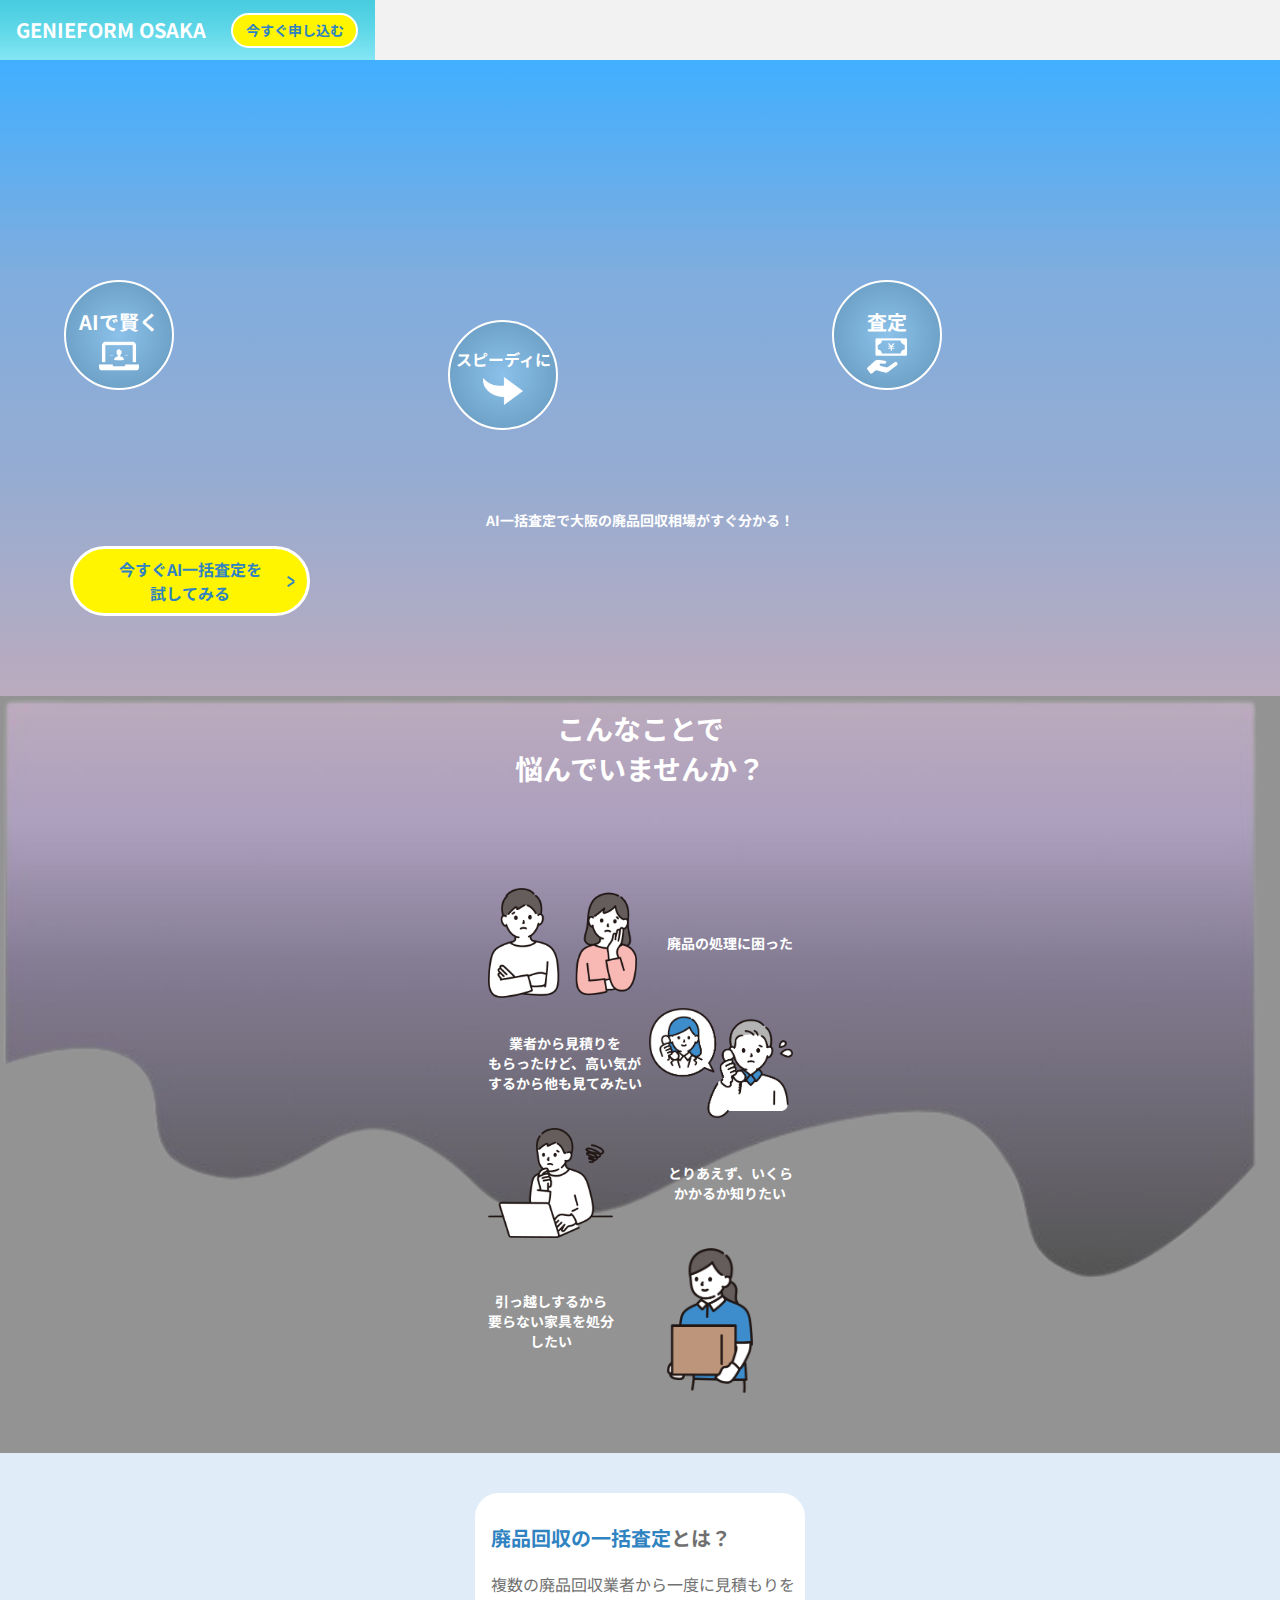
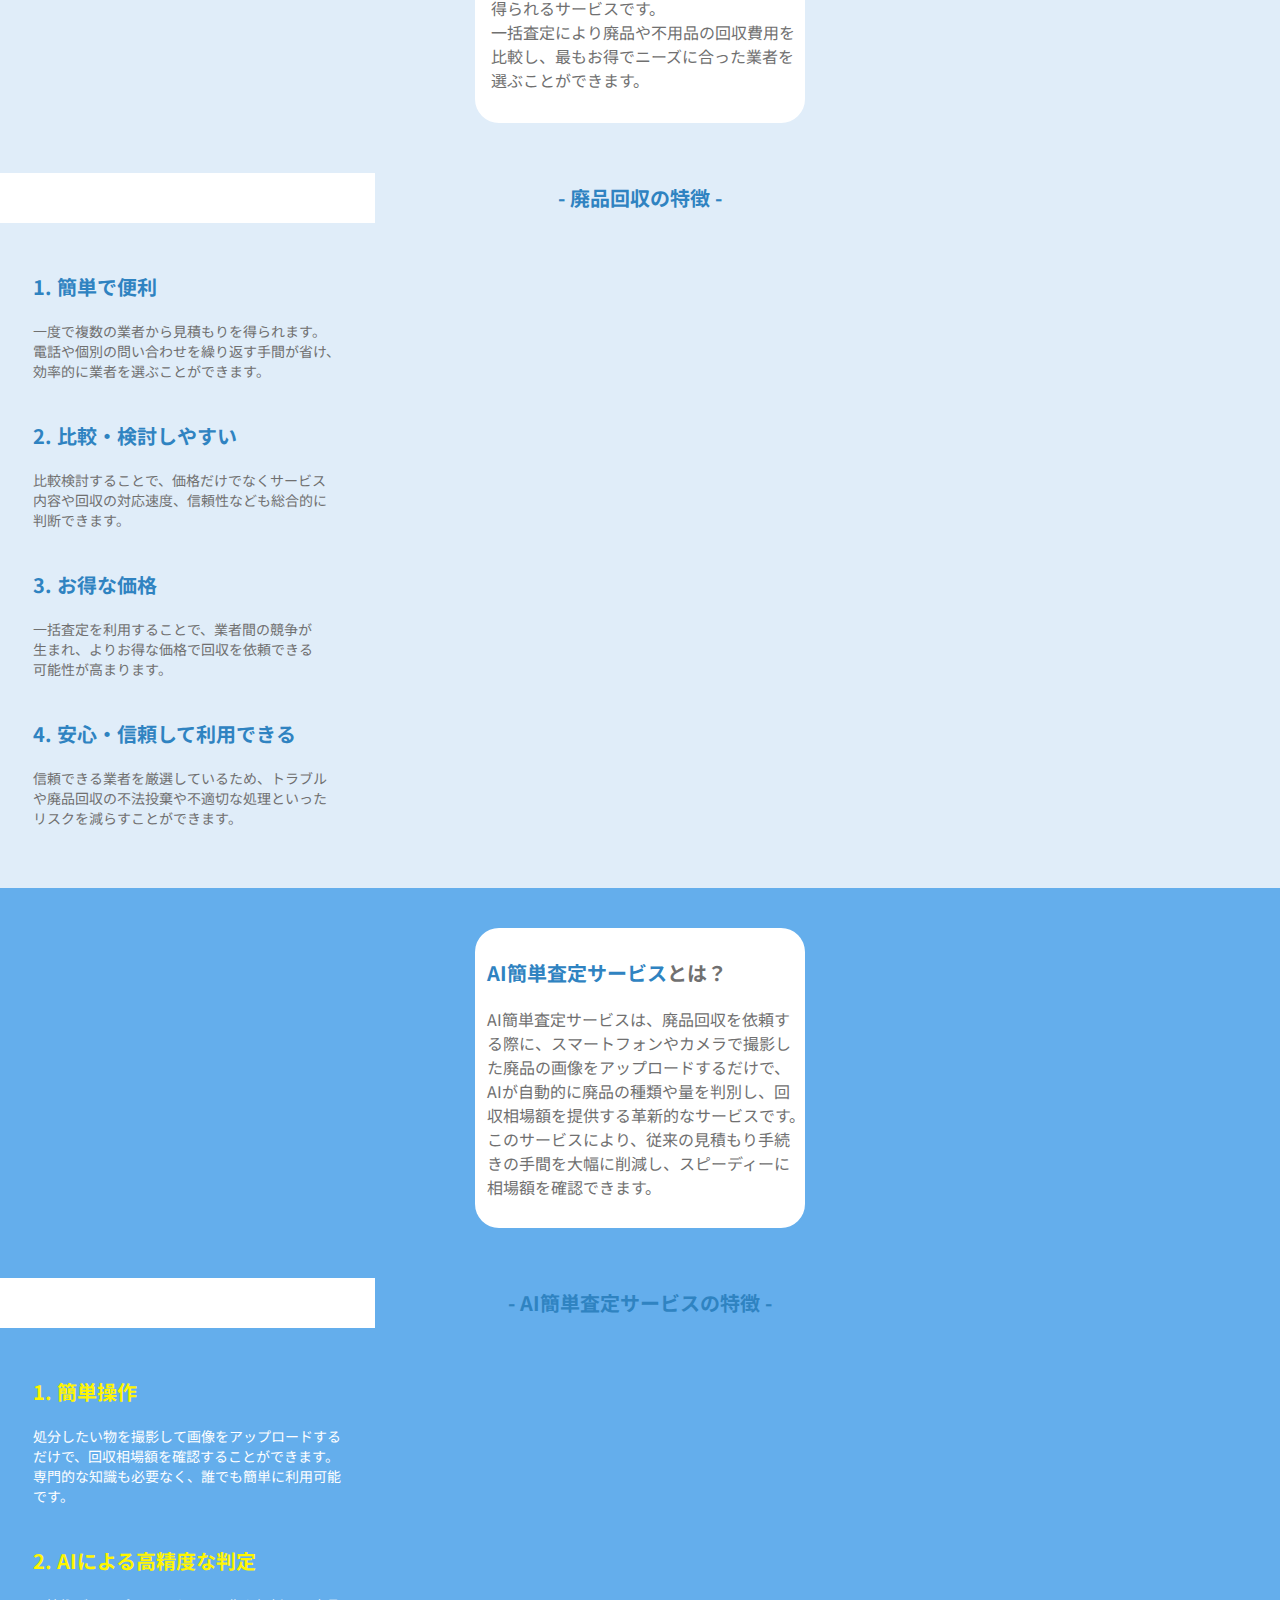
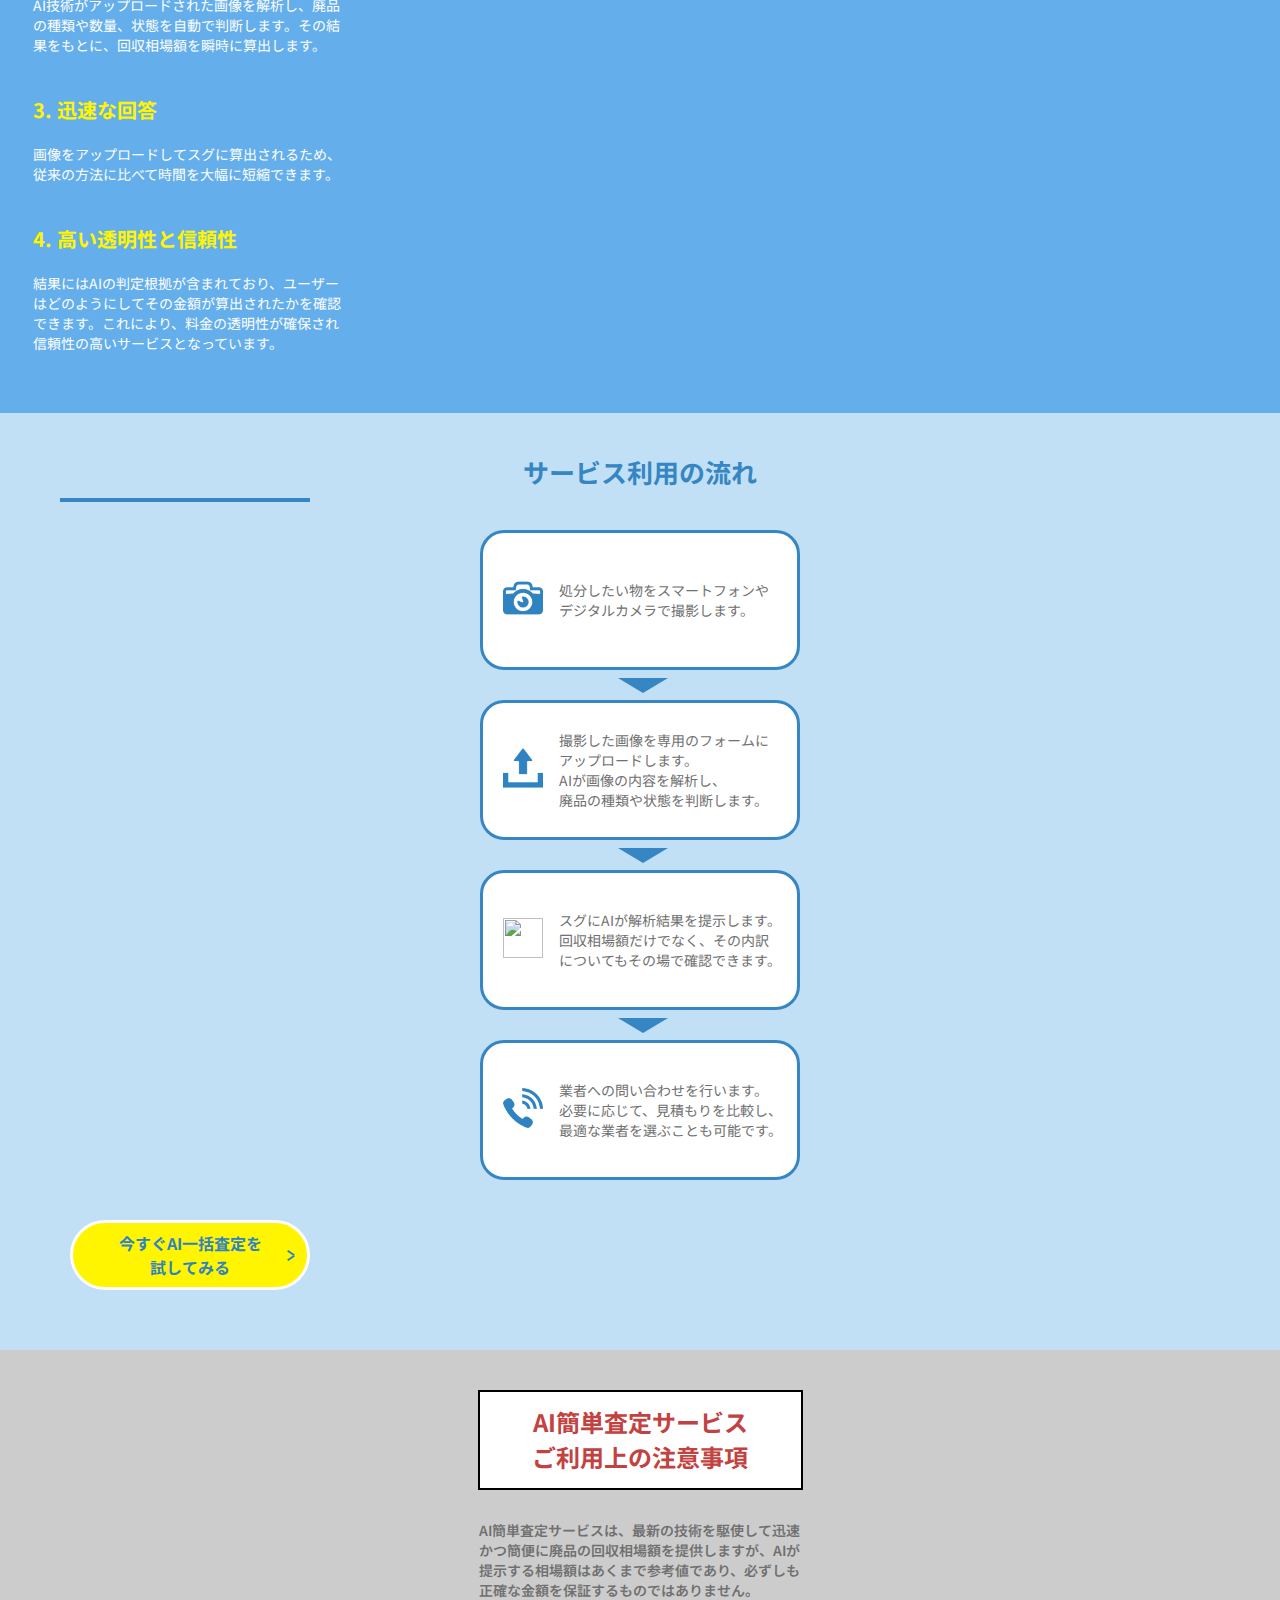
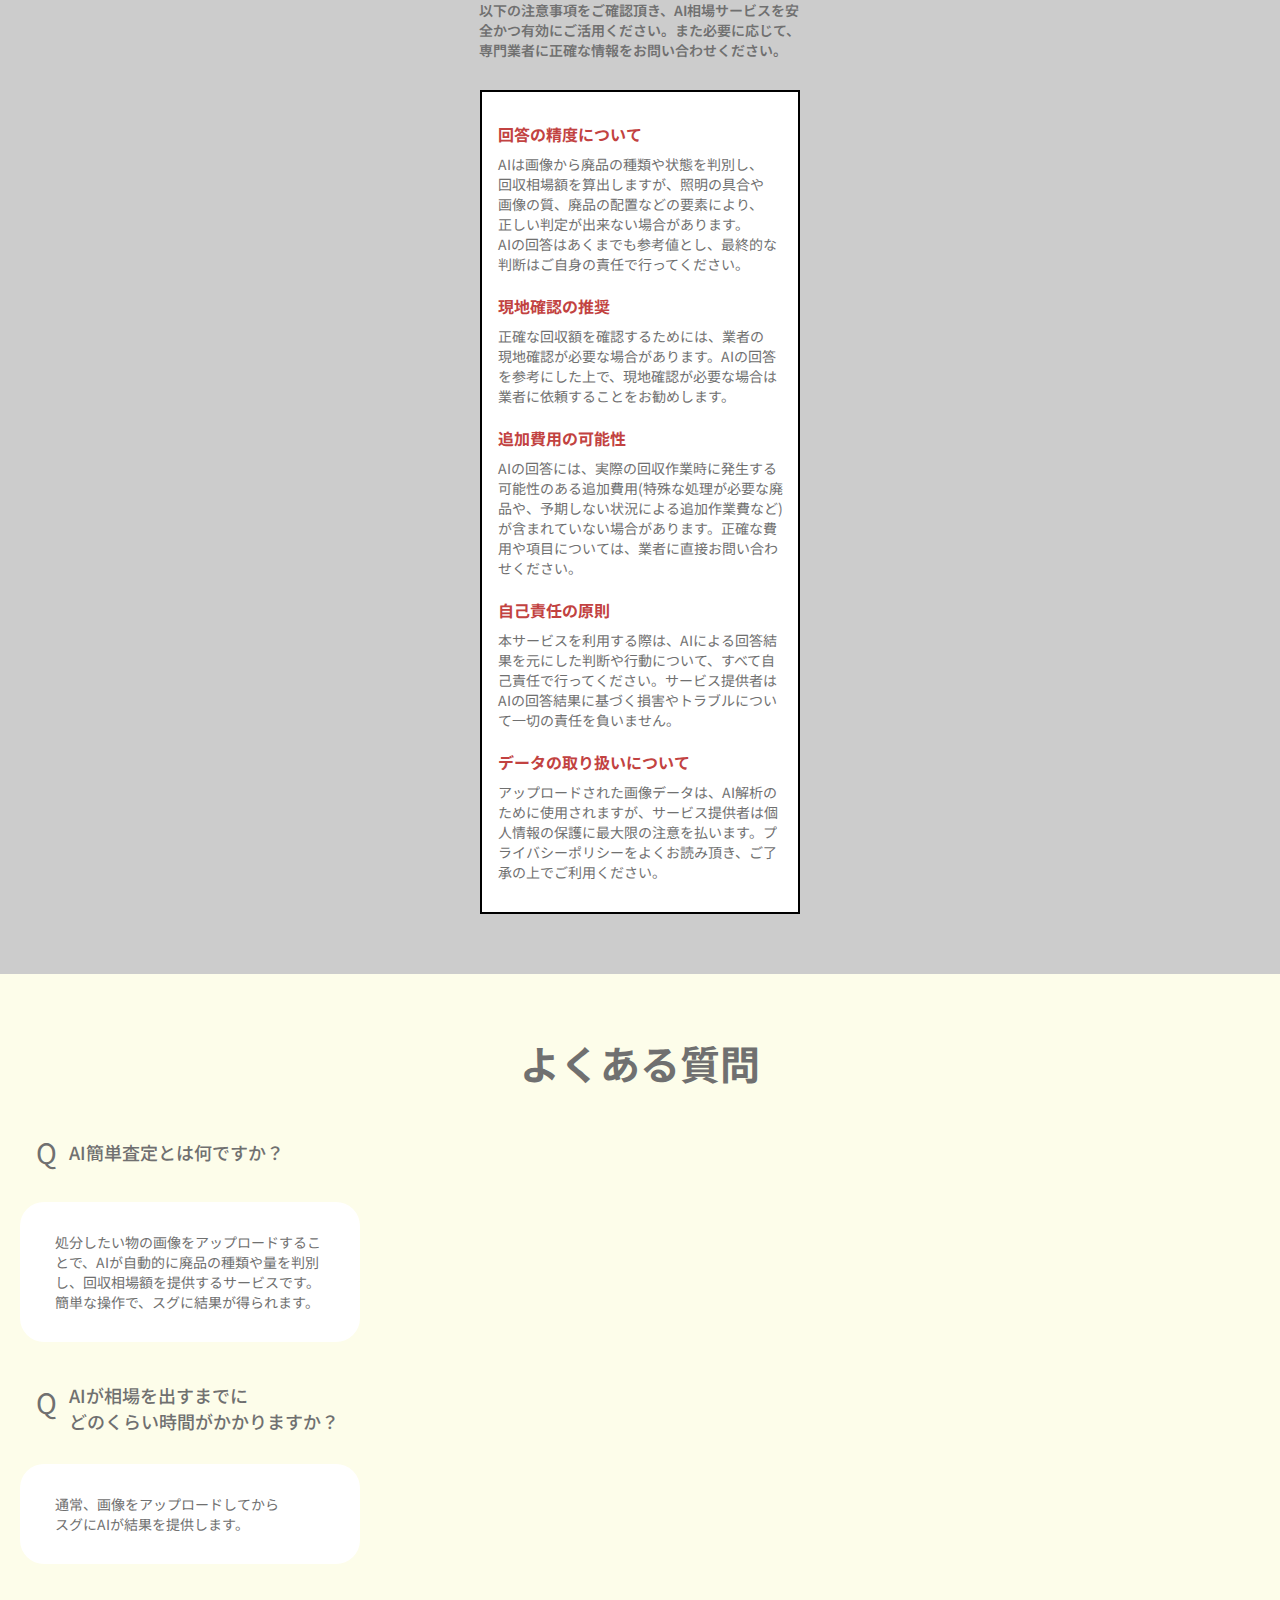
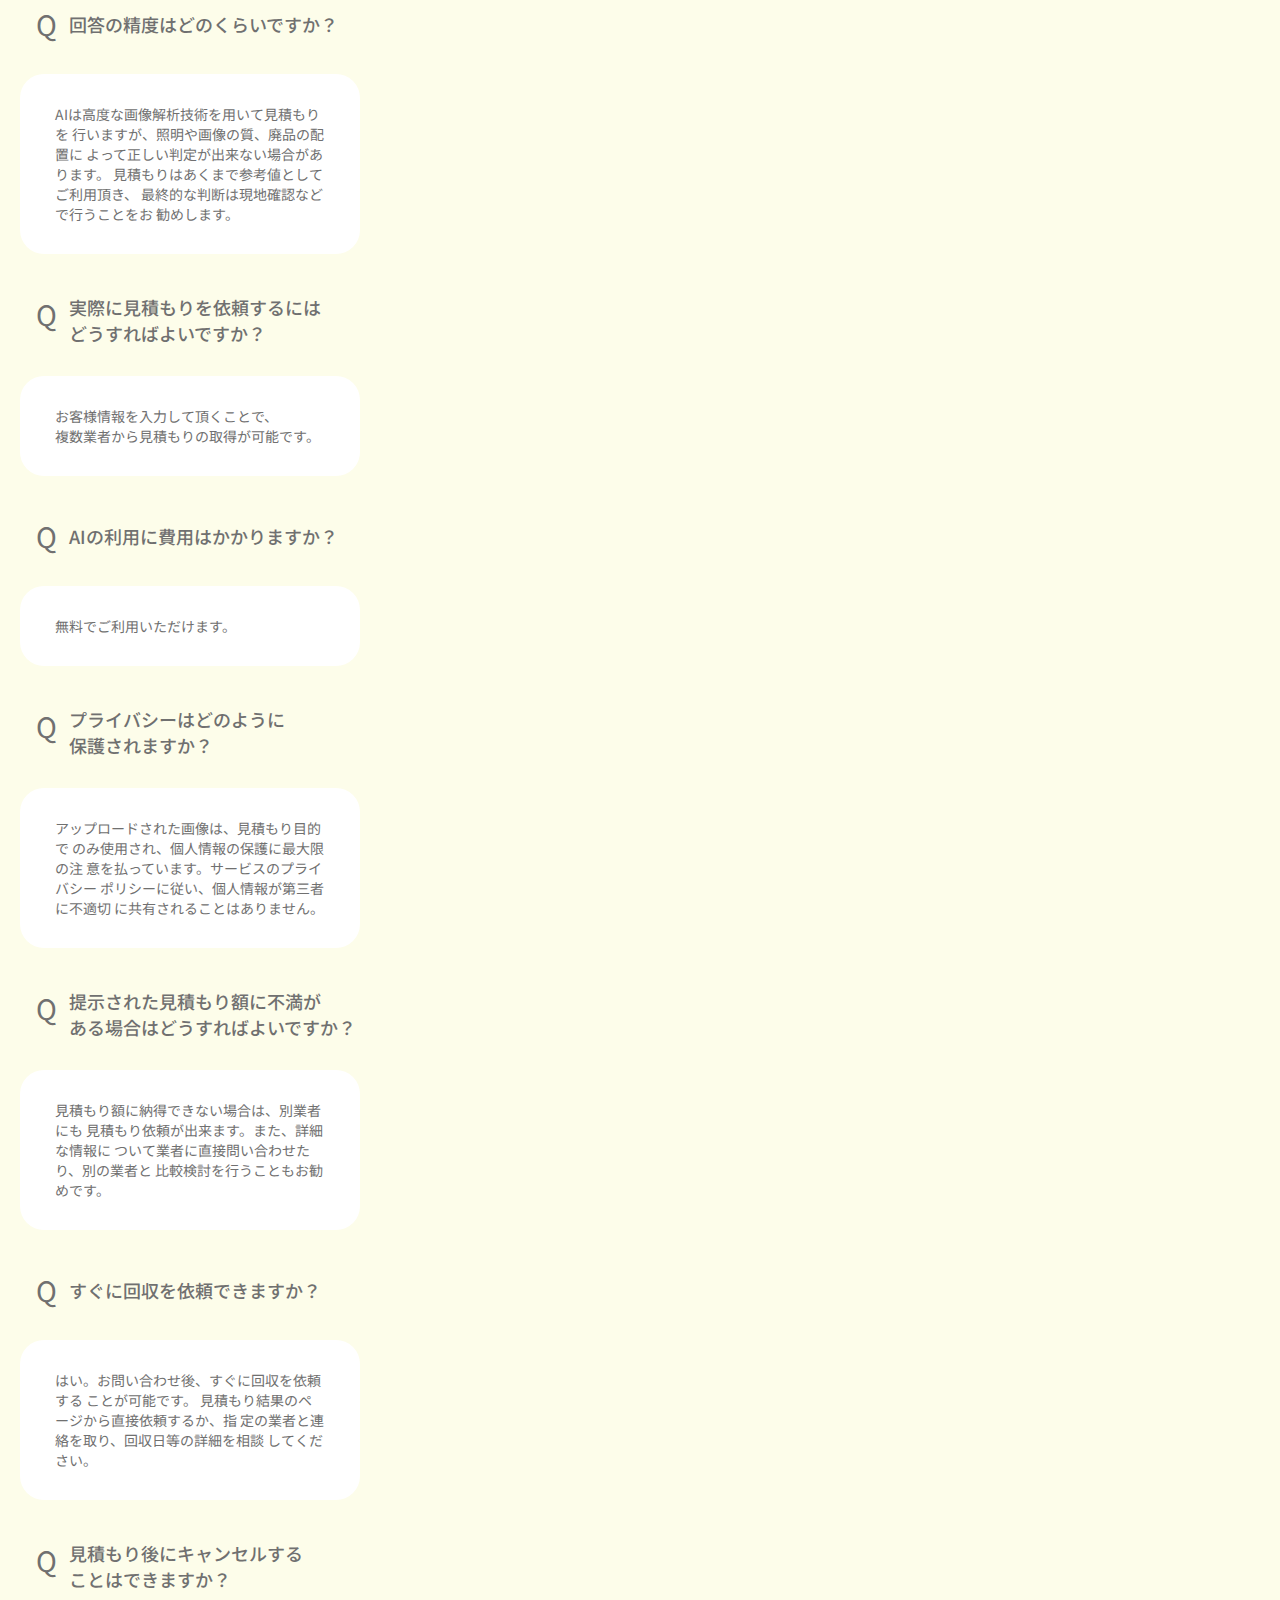
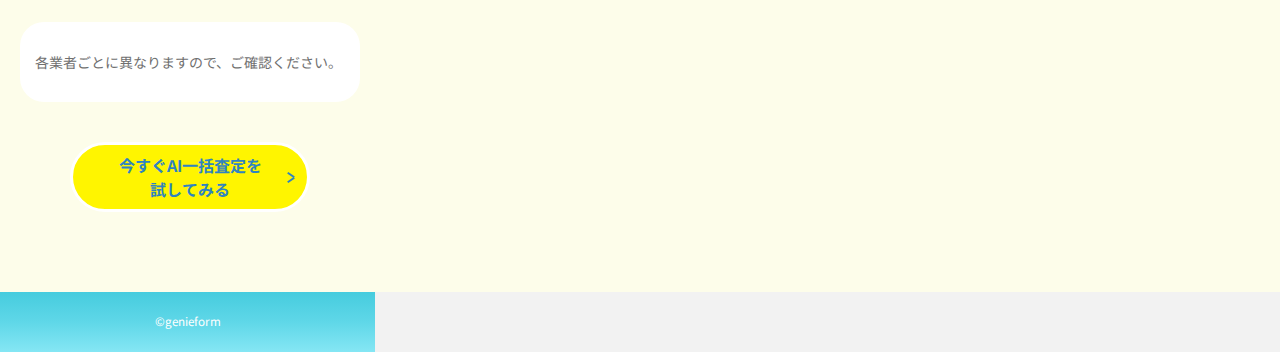
==== src/index.html @ 22276c42 "first commit" ====
<!DOCTYPE html>
<html lang="ja">
  <head>
    <meta charset="utf-8" />
    <meta name="viewport" content="width=device-width,initial-scale=1" />
    <title>genieform</title>
    <meta name="description" content="" />
    <meta name="format-detection" content="telephone=no" />

    <!-- google fonts -->
    <link rel="preconnect" href="https://fonts.googleapis.com" />
    <link rel="preconnect" href="https://fonts.gstatic.com" crossorigin />
    <link
      href="https://fonts.googleapis.com/css2?family=Noto+Sans+JP:wght@400;700&display=swap"
      rel="stylesheet"
    />

    <!-- css -->
    <link rel="stylesheet" href="css/reset.css" />
    <link rel="stylesheet" href="css/style.css" />
  </head>

  <body class="container">
    <header class="header">
      <h2 class="header_title">GENIEFORM OSAKA</h2>
      <button class="header_button">
        <a href="" class="apply_link">
          <div class="header_button-wrapper">
            <p class="header_button-title">今すぐ申し込む</p>
          </div>
        </a>
      </button>
    </header>

    <section class="kv">
      <div class="kv-wrapper">
        <div class="kv_img-wrapper">
          <img src="" alt="" class="kv_img" />
        </div>

        <div class="merit_box">
          <div class="kv_merit kv_merit1">
            <p class="kv_merit-desc">AIで賢く</p>
            <div class="kv_meriticon-wrapper">
              <img
                src="img/PCでのログイン画面のアイコン素材 2.png"
                alt=""
                class="kv_meriticon"
              />
            </div>
          </div>

          <div class="kv_merit kv_merit2">
            <p class="kv_merit-desc kv_merit-desc2">スピーディに</p>
            <div class="kv_meriticon-wrapper">
              <img
                src="img/矢印のアイコン素材 (右向き).png"
                alt=""
                class="kv_meriticon"
              />
            </div>
          </div>

          <div class="kv_merit kv_merit3">
            <p class="kv_merit-desc">査定</p>
            <div class="kv_meriticon-wrapper">
              <img
                src="img/お金の受け取り、支払いの無料アイコン素材.png"
                alt=""
                class="kv_meriticon"
              />
            </div>
          </div>
        </div>

        <p class="kv_desc">AI一括査定で大阪の廃品回収相場がすぐ分かる！</p>
      </div>

      <button class="button">
        <a href="" class="apply_link">
          <div class="button-wrapper">
            <p class="button-title">
              今すぐAI一括査定を<br />
              試してみる
            </p>
          </div>
        </a>
      </button>
    </section>

    <section class="recommend">
      <h2 class="rec_title">
        こんなことで<br />
        悩んでいませんか？
      </h2>

      <div class="rec_box">
        <div class="rec_img-wrapper">
          <img src="img/rec_1.png" alt="" class="rec_img" />
        </div>
        <p class="rec_desc">廃品の処理に困った</p>
      </div>

      <div class="rec_box">
        <p class="rec_desc">
          業者から見積りを<br />
          もらったけど、高い気が<br />
          するから他も見てみたい
        </p>
        <div class="rec_img-wrapper">
          <img src="img/rec_2.png" alt="" class="rec_img" />
        </div>
      </div>

      <div class="rec_box">
        <div class="rec_img-wrapper">
          <img src="img/rec_3.png" alt="" class="rec_img" />
        </div>
        <p class="rec_desc">
          とりあえず、いくら<br />
          かかるか知りたい
        </p>
      </div>

      <div class="rec_box">
        <p class="rec_desc">
          引っ越しするから<br />
          要らない家具を処分<br />
          したい
        </p>
        <div class="rec_img-wrapper rec_img-wrapper4">
          <img src="img/rec_4.png" alt="" class="rec_img4" />
        </div>
      </div>
    </section>

    <section class="haipoint">
      <div class="haipoint_desc-wrapper">
        <h3 class="haipoint_desc-title">
          <span class="haipoint_desc-subtitle">廃品回収の一括査定</span>とは？
        </h3>
        <p class="haipoint_desc">
          複数の廃品回収業者から一度に見積もりを 得られるサービスです。<br />
          一括査定により廃品や不用品の回収費用を
          比較し、最もお得でニーズに合った業者を 選ぶことができます。
        </p>
      </div>

      <h2 class="haipoint-title">- 廃品回収の特徴 -</h2>

      <h3 class="haipoint_point-title">1. 簡単で便利</h3>
      <p class="haipoint_point-desc">
        一度で複数の業者から見積もりを得られます。
        電話や個別の問い合わせを繰り返す手間が省け、
        効率的に業者を選ぶことができます。
      </p>

      <h3 class="haipoint_point-title">2. 比較・検討しやすい</h3>
      <p class="haipoint_point-desc">
        比較検討することで、価格だけでなくサービス
        内容や回収の対応速度、信頼性なども総合的に 判断できます。
      </p>

      <h3 class="haipoint_point-title">3. お得な価格</h3>
      <p class="haipoint_point-desc">
        一括査定を利用することで、業者間の競争が<br />
        生まれ、よりお得な価格で回収を依頼できる<br />
        可能性が高まります。
      </p>

      <h3 class="haipoint_point-title">4. 安心・信頼して利用できる</h3>
      <p class="haipoint_point-desc">
        信頼できる業者を厳選しているため、トラブル
        や廃品回収の不法投棄や不適切な処理といった
        リスクを減らすことができます。
      </p>
    </section>

    <section class="aipoint">
      <div class="aipoint_desc-wrapper">
        <h3 class="aipoint_desc-title">
          <span class="aipoint_desc-subtitle">AI簡単査定サービス</span>とは？
        </h3>
        <p class="aipoint_desc">
          AI簡単査定サービスは、廃品回収を依頼す
          る際に、スマートフォンやカメラで撮影し
          た廃品の画像をアップロードするだけで、
          AIが自動的に廃品の種類や量を判別し、回
          収相場額を提供する革新的なサービスです。
          このサービスにより、従来の見積もり手続
          きの手間を大幅に削減し、スピーディーに 相場額を確認できます。
        </p>
      </div>

      <h2 class="aipoint-title">- AI簡単査定サービスの特徴 -</h2>

      <h3 class="aipoint_point-title">1. 簡単操作</h3>
      <p class="aipoint_point-desc">
        処分したい物を撮影して画像をアップロードする
        だけで、回収相場額を確認することができます。
        専門的な知識も必要なく、誰でも簡単に利用可能 です。
      </p>

      <h3 class="aipoint_point-title">2. AIによる高精度な判定</h3>
      <p class="aipoint_point-desc">
        AI技術がアップロードされた画像を解析し、廃品
        の種類や数量、状態を自動で判断します。その結
        果をもとに、回収相場額を瞬時に算出します。
      </p>

      <h3 class="aipoint_point-title">3. 迅速な回答</h3>
      <p class="aipoint_point-desc">
        画像をアップロードしてスグに算出されるため、
        従来の方法に比べて時間を大幅に短縮できます。
      </p>

      <h3 class="aipoint_point-title">4. 高い透明性と信頼性</h3>
      <p class="aipoint_point-desc">
        結果にはAIの判定根拠が含まれており、ユーザー
        はどのようにしてその金額が算出されたかを確認
        できます。これにより、料金の透明性が確保され
        信頼性の高いサービスとなっています。
      </p>
    </section>

    <section class="flow">
      <h2 class="flow_title">サービス利用の流れ</h2>

      <div class="flow_content">
        <div class="flow_img-wrapper">
          <img
            src="img/カメラの無料アイコン素材 7.png"
            alt=""
            class="flow_img"
          />
        </div>
        <p class="flow_desc">
          処分したい物をスマートフォンや デジタルカメラで撮影します。
        </p>
      </div>

      <div class="flow_content">
        <div class="flow_img-wrapper">
          <img
            src="img/アップロードのアイコン素材.png"
            alt=""
            class="flow_img"
          />
        </div>
        <p class="flow_desc">
          撮影した画像を専用のフォームに アップロードします。<br />
          AIが画像の内容を解析し、<br />
          廃品の種類や状態を判断します。
        </p>
      </div>

      <div class="flow_content">
        <div class="flow_img-wrapper">
          <img
            src="img/PCでのログイン画面のアイコン素材 2のコピー.png"
            alt=""
            class="flow_img"
          />
        </div>
        <p class="flow_desc">
          スグにAIが解析結果を提示します。 回収相場額だけでなく、その内訳
          についてもその場で確認できます。
        </p>
      </div>

      <div class="flow_content flow_content4">
        <div class="flow_img-wrapper">
          <img
            src="img/電話の発信、コールの無料アイコン 1.png"
            alt=""
            class="flow_img"
          />
        </div>
        <p class="flow_desc">
          業者への問い合わせを行います。 必要に応じて、見積もりを比較し、
          最適な業者を選ぶことも可能です。
        </p>
      </div>

      <button class="button">
        <a href="" class="apply_link">
          <div class="button-wrapper">
            <p class="button-title">
              今すぐAI一括査定を<br />
              試してみる
            </p>
          </div>
        </a>
      </button>
    </section>

    <section class="note">
      <h2 class="note_title">
        AI簡単査定サービス<br />
        ご利用上の注意事項
      </h2>
      <p class="note_desc">
        AI簡単査定サービスは、最新の技術を駆使して迅速
        かつ簡便に廃品の回収相場額を提供しますが、AIが
        提示する相場額はあくまで参考値であり、必ずしも
        正確な金額を保証するものではありません。<br />
        以下の注意事項をご確認頂き、AI相場サービスを安
        全かつ有効にご活用ください。また必要に応じて、
        専門業者に正確な情報をお問い合わせください。
      </p>

      <div class="note_point">
        <h3 class="note_point-title">回答の精度について</h3>
        <p class="note_point-desc">
          AIは画像から廃品の種類や状態を判別し、
          回収相場額を算出しますが、照明の具合や
          画像の質、廃品の配置などの要素により、
          正しい判定が出来ない場合があります。<br />
          AIの回答はあくまでも参考値とし、最終的な
          判断はご自身の責任で行ってください。
        </p>

        <h3 class="note_point-title">現地確認の推奨</h3>
        <p class="note_point-desc">
          正確な回収額を確認するためには、業者の
          現地確認が必要な場合があります。AIの回答
          を参考にした上で、現地確認が必要な場合は
          業者に依頼することをお勧めします。
        </p>

        <h3 class="note_point-title">追加費用の可能性</h3>
        <p class="note_point-desc note_point-desc1">
          AIの回答には、実際の回収作業時に発生する
          可能性のある追加費用(特殊な処理が必要な廃
          品や、予期しない状況による追加作業費など)
          が含まれていない場合があります。正確な費
          用や項目については、業者に直接お問い合わ せください。
        </p>

        <h3 class="note_point-title">自己責任の原則</h3>
        <p class="note_point-desc">
          本サービスを利用する際は、AIによる回答結
          果を元にした判断や行動について、すべて自
          己責任で行ってください。サービス提供者は
          AIの回答結果に基づく損害やトラブルについ て一切の責任を負いません。
        </p>

        <h3 class="note_point-title">データの取り扱いについて</h3>
        <p class="note_point-desc">
          アップロードされた画像データは、AI解析の
          ために使用されますが、サービス提供者は個
          人情報の保護に最大限の注意を払います。プ
          ライバシーポリシーをよくお読み頂き、ご了 承の上でご利用ください。
        </p>
      </div>
    </section>

    <section class="faq">
      <h2 class="faq_title">よくある質問</h2>

      <div class="faq-box">
        <div class="faq-q">
          <span class="faq_icon">Q</span>
          <h3 class="faq_sub-title">AI簡単査定とは何ですか？</h3>
        </div>

        <div class="faq_a">
          <p class="faq_a-desc">
            処分したい物の画像をアップロードするこ
            とで、AIが自動的に廃品の種類や量を判別
            し、回収相場額を提供するサービスです。
            簡単な操作で、スグに結果が得られます。
          </p>
        </div>

        <div class="faq-q">
          <span class="faq_icon">Q</span>
          <h3 class="faq_sub-title">
            AIが相場を出すまでに<br />
            どのくらい時間がかかりますか？
          </h3>
        </div>

        <div class="faq_a">
          <p class="faq_a-desc">
            通常、画像をアップロードしてから<br />
            スグにAIが結果を提供します。
          </p>
        </div>

        <div class="faq-q">
          <span class="faq_icon">Q</span>
          <h3 class="faq_sub-title">回答の精度はどのくらいですか？</h3>
        </div>

        <div class="faq_a">
          <p class="faq_a-desc">
            AIは高度な画像解析技術を用いて見積もりを
            行いますが、照明や画像の質、廃品の配置に
            よって正しい判定が出来ない場合があります。
            見積もりはあくまで参考値としてご利用頂き、
            最終的な判断は現地確認などで行うことをお 勧めします。
          </p>
        </div>

        <div class="faq-q">
          <span class="faq_icon">Q</span>
          <h3 class="faq_sub-title">
            実際に見積もりを依頼するには<br />
            どうすればよいですか？
          </h3>
        </div>

        <div class="faq_a">
          <p class="faq_a-desc">
            お客様情報を入力して頂くことで、<br />
            複数業者から見積もりの取得が可能です。
          </p>
        </div>

        <div class="faq-q">
          <span class="faq_icon">Q</span>
          <h3 class="faq_sub-title">AIの利用に費用はかかりますか？</h3>
        </div>

        <div class="faq_a">
          <p class="faq_a-desc">無料でご利用いただけます。</p>
        </div>

        <div class="faq-q">
          <span class="faq_icon">Q</span>
          <h3 class="faq_sub-title">
            プライバシーはどのように<br />
            保護されますか？
          </h3>
        </div>

        <div class="faq_a">
          <p class="faq_a-desc">
            アップロードされた画像は、見積もり目的で
            のみ使用され、個人情報の保護に最大限の注
            意を払っています。サービスのプライバシー
            ポリシーに従い、個人情報が第三者に不適切
            に共有されることはありません。
          </p>
        </div>

        <div class="faq-q">
          <span class="faq_icon">Q</span>
          <h3 class="faq_sub-title">
            提示された見積もり額に不満が<br />
            ある場合はどうすればよいですか？
          </h3>
        </div>

        <div class="faq_a">
          <p class="faq_a-desc">
            見積もり額に納得できない場合は、別業者にも
            見積もり依頼が出来ます。また、詳細な情報に
            ついて業者に直接問い合わせたり、別の業者と
            比較検討を行うこともお勧めです。
          </p>
        </div>

        <div class="faq-q">
          <span class="faq_icon">Q</span>
          <h3 class="faq_sub-title">すぐに回収を依頼できますか？</h3>
        </div>

        <div class="faq_a">
          <p class="faq_a-desc">
            はい。お問い合わせ後、すぐに回収を依頼する ことが可能です。
            見積もり結果のページから直接依頼するか、指
            定の業者と連絡を取り、回収日等の詳細を相談 してください。
          </p>
        </div>

        <div class="faq-q">
          <span class="faq_icon">Q</span>
          <h3 class="faq_sub-title">
            見積もり後にキャンセルする<br />
            ことはできますか？
          </h3>
        </div>

        <div class="faq_a">
          <p class="faq_a-desc faq_a-desc1">
            各業者ごとに異なりますので、ご確認ください。
          </p>
        </div>
      </div>

      <button class="button">
        <a href="" class="apply_link">
          <div class="button-wrapper">
            <p class="button-title">
              今すぐAI一括査定を<br />
              試してみる
            </p>
          </div>
        </a>
      </button>
    </section>

    <section class="footer">
      <small class="footer-copyright">&copy;genieform</small>
    </section>
  </body>
</html>
---- src/css/style.css ----
@charset "UTF-8";

:root {
  /* z-index管理用の変数 */
  --z-index-back: -1;
  --z-index-default: 1;
  --z-index-page-top: 50;
  --z-index-header: 100;
  --z-index-menu: 150;
}

/*----- body -----*/
body {
  color: #707070;
  background: #f2f2f2;
  font-family: "Noto Sans JP", sans-serif;
  font-size: 14px;
  overflow: hidden;
}

/*----- header -----*/
.header {
  width: 375px;
  height: 60px;
  background: linear-gradient(
    rgb(70, 204, 222),
    rgb(95, 215, 232),
    rgb(133, 230, 244)
  );
  display: flex;
  gap: 25px;
  position: sticky;
  top: 0;
  z-index: var(--z-index-menu);
}

.header_title {
  font-size: 20px;
  font-weight: bold;
  color: #fff;
  padding-left: 16px;
  padding-top: 15px;
}

.header_button-wrapper {
  width: 127px;
  height: 35px;
  background: #fff500;
  border: 2px solid #fff;
  border-radius: 50px;
  box-shadow: 5px, 5px, 2px, rgb(0, 0, 0);
}

.header_button-title {
  font-weight: bold;
  color: #2f83c1;
  padding-top: 5px;
}

/*----- footer -----*/
.footer {
  width: 375px;
  height: 60px;
  background: linear-gradient(
    rgb(70, 204, 222),
    rgb(95, 215, 232),
    rgb(133, 230, 244)
  );
}

.footer-copyright {
  color: #fff;
  display: flex;
  justify-content: center;
  padding-top: 20px;
}

/*----- kv -----*/
.kv {
  padding: 50px 0 80px;
  background: linear-gradient(
    rgb(65, 175, 255),
    rgb(127, 173, 222),
    rgb(151, 172, 209),
    rgb(187, 171, 190)
  );
}

.merit_box {
  position: relative;
}

.kv_merit1 {
  position: absolute;
  top: 150px;
  left: 5%;
}

.kv_merit2 {
  position: absolute;
  top: 190px;
  left: 35%;
}

.kv_merit3 {
  position: absolute;
  top: 150px;
  left: 65%;
}

.kv_merit {
  width: 110px;
  height: 110px;
  border-radius: 50%;
  background: radial-gradient(#8bc1ea, #6496ba);
  border: 2px solid #fff;
}

.kv_merit-desc {
  font-weight: bold;
  font-size: 20px;
  color: #fff;
  text-align: center;
  padding-top: 25px;
}

.kv_merit-desc2 {
  font-size: 16px;
}

.kv_meriticon-wrapper {
  display: flex;
  justify-content: center;
}

.kv_meriticon {
  width: 40px;
}

.kv_desc {
  color: #fff;
  font-weight: bold;
  text-align: center;
  padding-top: 380px;
  padding-bottom: 16px;
}

/*----- button -----*/
.button {
  padding-left: 70px;
}

.button-wrapper {
  width: 240px;
  height: 70px;
  background: #fff500;
  border-radius: 36px;
  border: 3px solid #fff;
  position: relative;
}

.button-wrapper::before {
  content: "";
  position: absolute;
  top: 45%;
  right: 5%;
  border: 1px solid #2f83c1;
  width: 8px;
  rotate: 35deg;
}

.button-wrapper::after {
  content: "";
  position: absolute;
  top: 53%;
  right: 5%;
  border: 1px solid #2f83c1;
  width: 8px;
  rotate: -35deg;
}

.button-title {
  font-size: 16px;
  font-weight: bold;
  color: #2f83c1;
  padding-top: 8px;
}

/*----- recommend -----*/
.recommend {
  padding-bottom: 60px;
  background: #939393;
  background-image: url(../img/rec_title_bg.png);
  background-size: 100% auto;
  background-repeat: no-repeat;
}

.rec_title {
  font-size: 28px;
  font-weight: bold;
  text-align: center;
  color: #fff;
  padding-top: 12px;
  margin-bottom: 100px;
}

.rec_box {
  width: 305px;
  display: flex;
  justify-content: space-between;
  margin: 0 auto;
}

.rec_box:not(:first-of-type) {
  padding-top: 10px;
}

.rec_img {
  height: 110px;
}

.rec_desc {
  font-weight: bold;
  color: #fff;
  display: flex;
  align-items: center;
  text-align: center;
}

.rec_img-wrapper4 {
  margin-right: 40px;
}

.rec_img4 {
  height: 145px;
}

/*----- haipoint -----*/
.haipoint {
  padding: 40px 0 60px;
  background: #e0edf9;
}

.haipoint_desc-wrapper {
  width: 330px;
  height: 230px;
  background: #fff;
  border-radius: 24px;
  box-shadow: 3px, 3px, 2px, rgb(0, 0, 0);
  padding: 30px 0 30px 16px;
  margin: 0 auto;
}

.haipoint_desc-title {
  font-weight: bold;
  font-size: 20px;
  padding-bottom: 20px;
}

.haipoint_desc-subtitle {
  color: #2f83c1;
}

.haipoint_desc {
  width: 320px;
  font-size: 16px;
}

.haipoint-title {
  font-size: 20px;
  font-weight: bold;
  color: #2f83c1;
  text-align: center;
  padding: 60px 0;
  position: relative;
  z-index: var(--z-index-header);
}

.haipoint-title::after {
  content: "";
  position: absolute;
  background: #fff;
  width: 375px;
  height: 50px;
  left: 0;
  top: 50px;
  z-index: var(--z-index-back);
}

.haipoint_point-title {
  font-size: 20px;
  font-weight: bold;
  color: #2f83c1;
  padding-left: 33px;
}

.haipoint_point-title:not(:first-of-type) {
  padding-top: 40px;
}

.haipoint_point-desc {
  width: 308px;
  padding-top: 20px;
  margin-left: 33px;
}

/*----- aipoint -----*/
.aipoint {
  padding: 40px 0 60px;
  background: #64aeec;
}

.aipoint_desc-wrapper {
  width: 330px;
  height: 300px;
  background: #fff;
  border-radius: 24px;
  box-shadow: 3px, 3px, 2px, rgb(0, 0, 0);
  padding: 30px 0 30px 12px;
  margin: 0 auto;
}

.aipoint_desc-title {
  font-weight: bold;
  font-size: 20px;
  padding-bottom: 20px;
}

.aipoint_desc-subtitle {
  color: #2f83c1;
}

.aipoint_desc {
  width: 320px;
  font-size: 16px;
}

.aipoint-title {
  font-size: 20px;
  font-weight: bold;
  color: #2f83c1;
  text-align: center;
  padding: 60px 0;
  position: relative;
  z-index: var(--z-index-header);
}

.aipoint-title::after {
  content: "";
  position: absolute;
  background: #fff;
  width: 375px;
  height: 50px;
  left: 0;
  top: 50px;
  z-index: var(--z-index-back);
}

.aipoint_point-title {
  font-size: 20px;
  font-weight: bold;
  color: #fff500;
  padding-left: 33px;
}

.aipoint_point-title:not(:first-of-type) {
  padding-top: 40px;
}

.aipoint_point-desc {
  color: #fff;
  width: 308px;
  padding-top: 20px;
  margin-left: 33px;
}

/*----- flow -----*/
.flow {
  padding: 40px 0 60px;
  background: #c2e0f5;
}

.flow_title {
  font-size: 26px;
  font-weight: bold;
  text-align: center;
  position: relative;
  color: #3586c3;
  padding-bottom: 40px;
}

.flow_title::after {
  content: "";
  position: absolute;
  border: 2px solid #3586c3;
  width: 250px;
  left: 60px;
  top: 45px;
}

.flow_content {
  display: flex;
  gap: 16px;
  width: 320px;
  height: 140px;
  background: #fff;
  border-radius: 24px;
  border: 3px solid #3586c3;
  margin: 0 auto;
  position: relative;
}

.flow_content:not(:first-of-type) {
  margin-top: 30px;
}

.flow_content:not(:first-of-type)::after {
  content: "";
  position: absolute;
  top: -19%;
  left: 43%;
  border: 25px solid transparent;
  border-top: 15px solid #3586c3;
}

.flow_img-wrapper {
  padding-top: 45px;
  padding-left: 20px;
}

.flow_img {
  width: 40px;
  height: 40px;
}

.flow_desc {
  width: 225px;
  display: flex;
  align-items: center;
}

.flow_content4 {
  margin-bottom: 40px;
}

/*----- note -----*/
.note {
  padding: 40px 0 60px;
  background: #cccccc;
}

.note_title {
  font-size: 24px;
  font-weight: bold;
  color: #c24241;
  text-align: center;
  width: 325px;
  height: 100px;
  background: #fff;
  border: 2px solid #000000;
  padding-top: 12px;
  margin: 0 auto;
}

.note_desc {
  font-weight: 600;
  width: 322px;
  margin: 30px auto;
}

.note_point {
  width: 320px;
  background: #fff;
  border: 2px solid #000000;
  margin: 0 auto;
  padding: 30px 0;
  padding-left: 16px;
}

.note_point-title {
  font-size: 16px;
  font-weight: bold;
  color: #c24241;
}

.note_point-title:not(:first-of-type) {
  padding-top: 20px;
}

.note_point-desc {
  padding-top: 8px;
  width: 280px;
}

.note_point-desc1 {
  width: 285px;
}

/*----- faq -----*/
.faq {
  padding: 60px 0 80px;
  background: #fdfdea;
}

.faq_title {
  font-size: 40px;
  font-weight: bold;
  text-align: center;
  padding-bottom: 40px;
}

.faq-box {
  margin-left: 20px;
}

.faq-q {
  display: flex;
  gap: 12px;
}

.faq_icon {
  font-size: 28px;
  font-weight: normal;
  margin-left: 16px;
}

.faq_sub-title {
  font-size: 18px;
  font-weight: 500;
  display: flex;
  align-items: center;
}

.faq_a {
  width: 340px;
  background: #fff;
  border-radius: 24px;
  margin-top: 30px;
  margin-bottom: 40px;
  padding: 30px 0;
}

.faq_a-desc {
  width: 270px;
  margin-inline: auto;
}

.faq_a-desc1 {
  width: 310px;
}
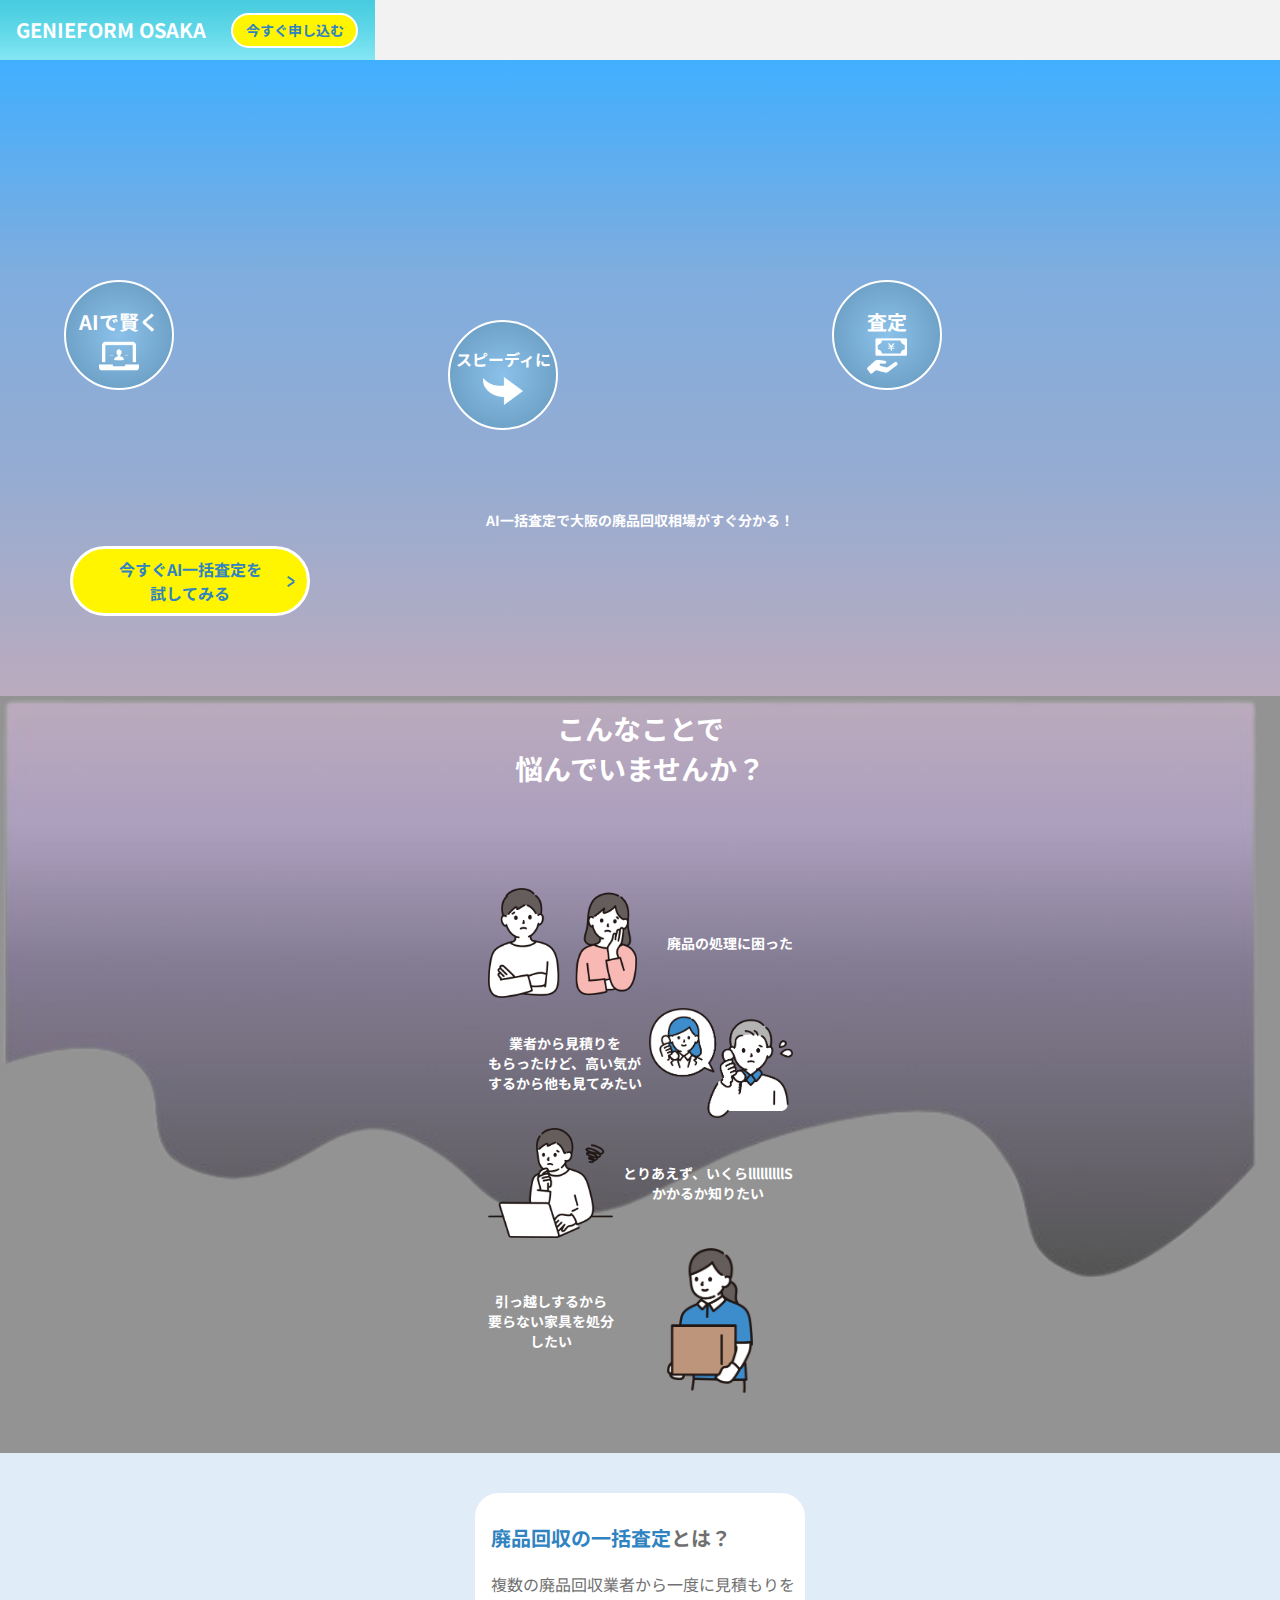
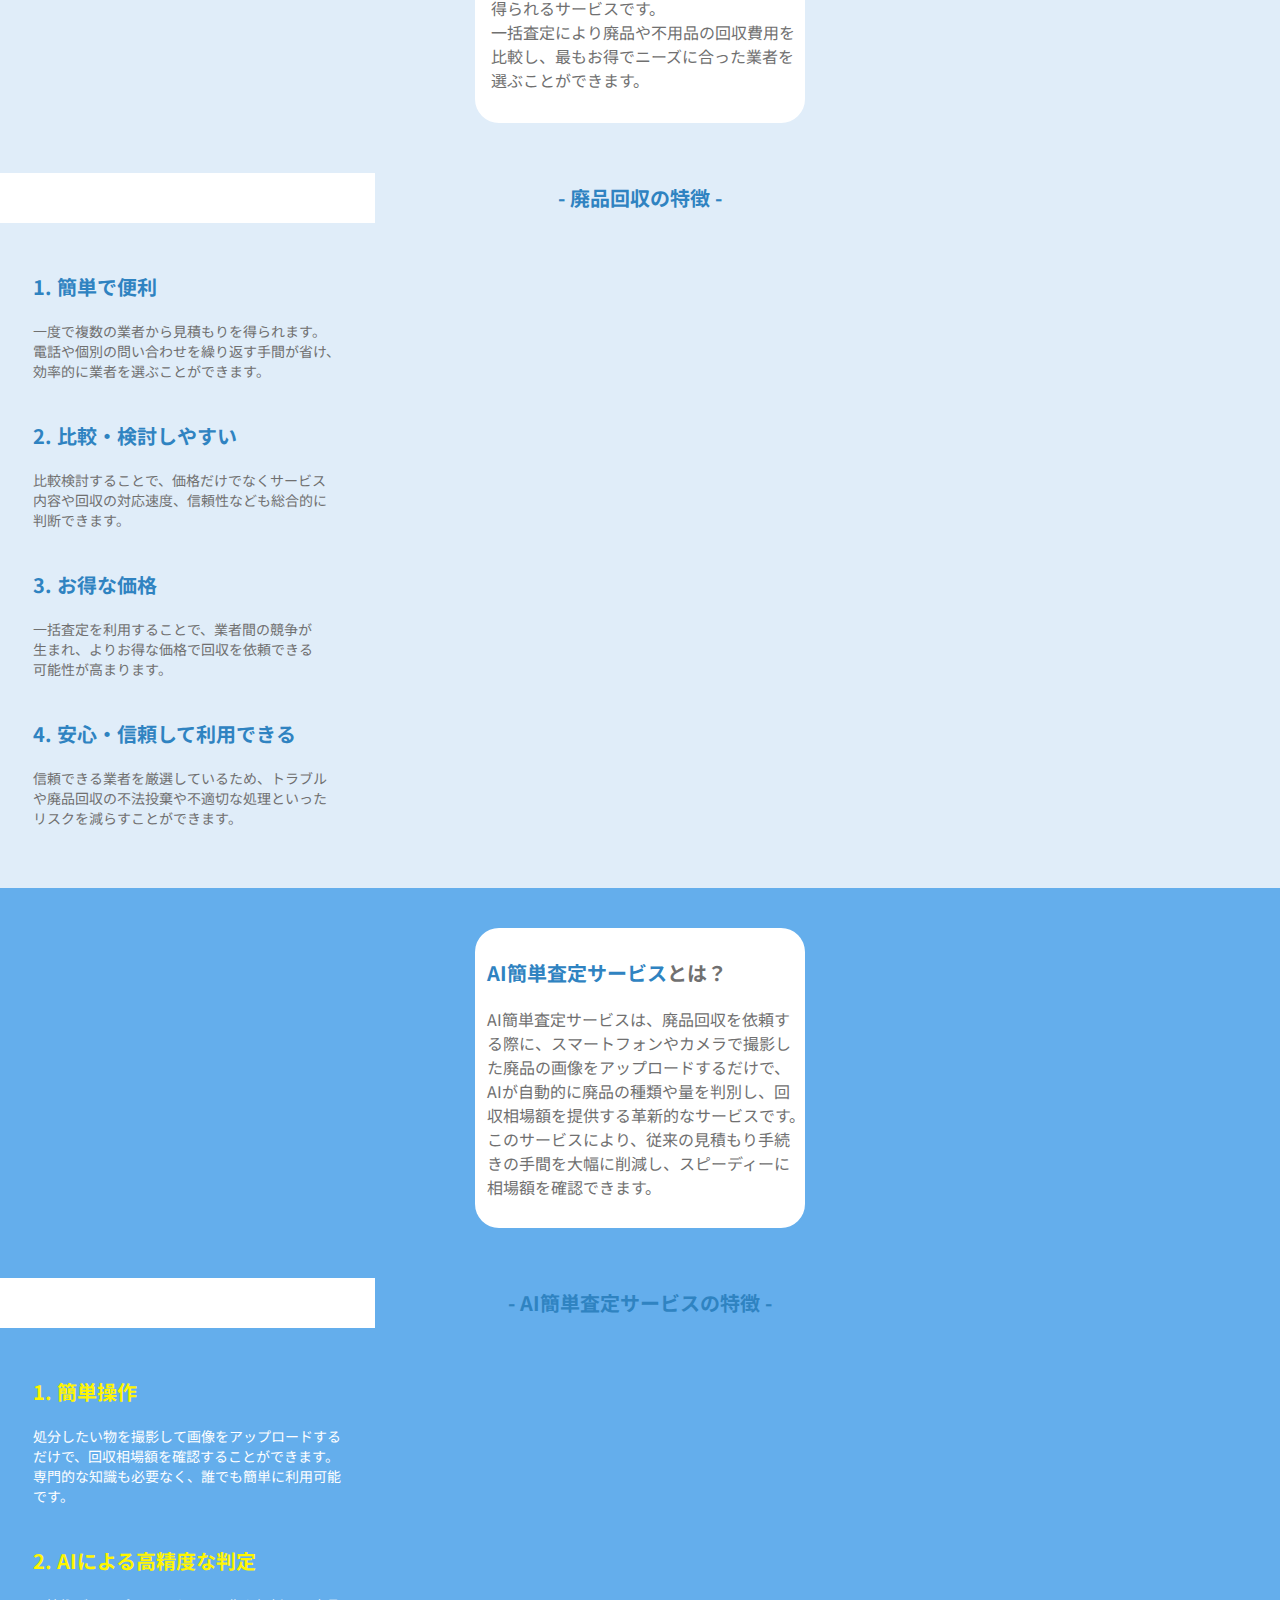
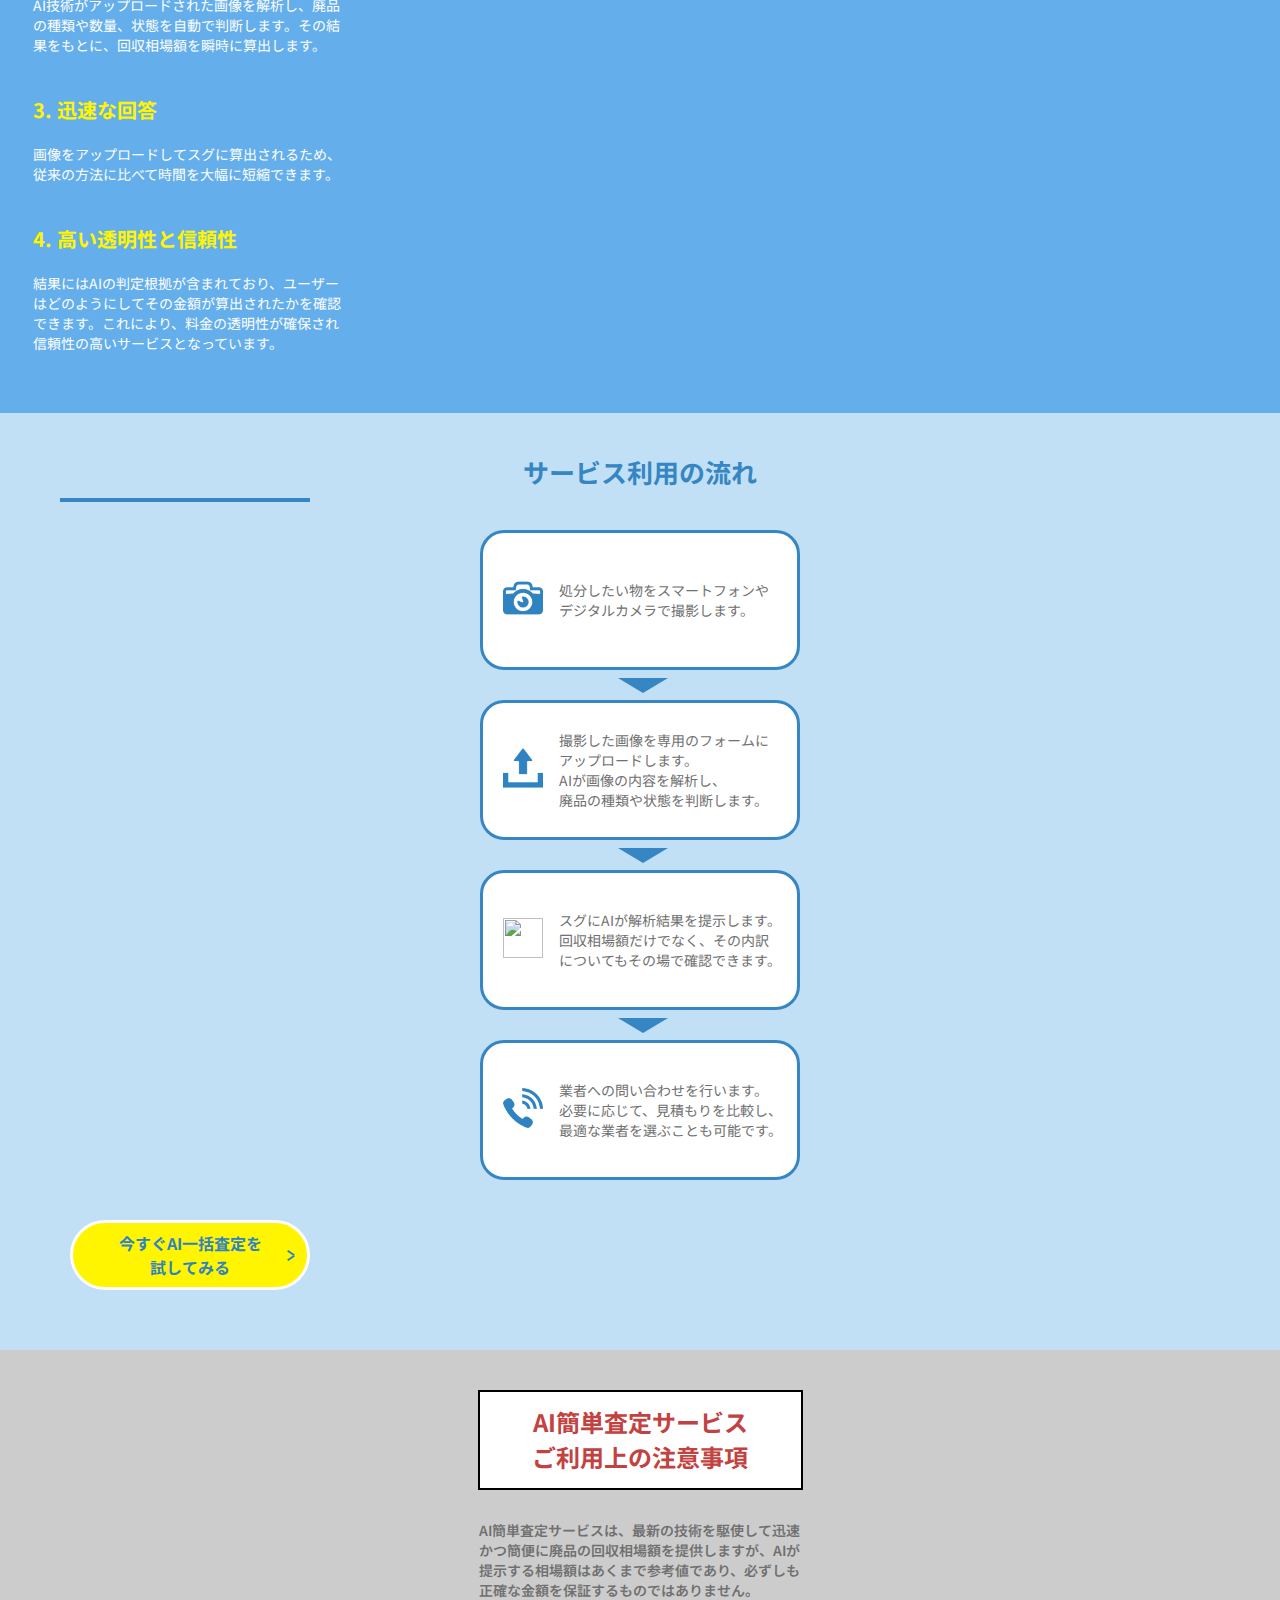
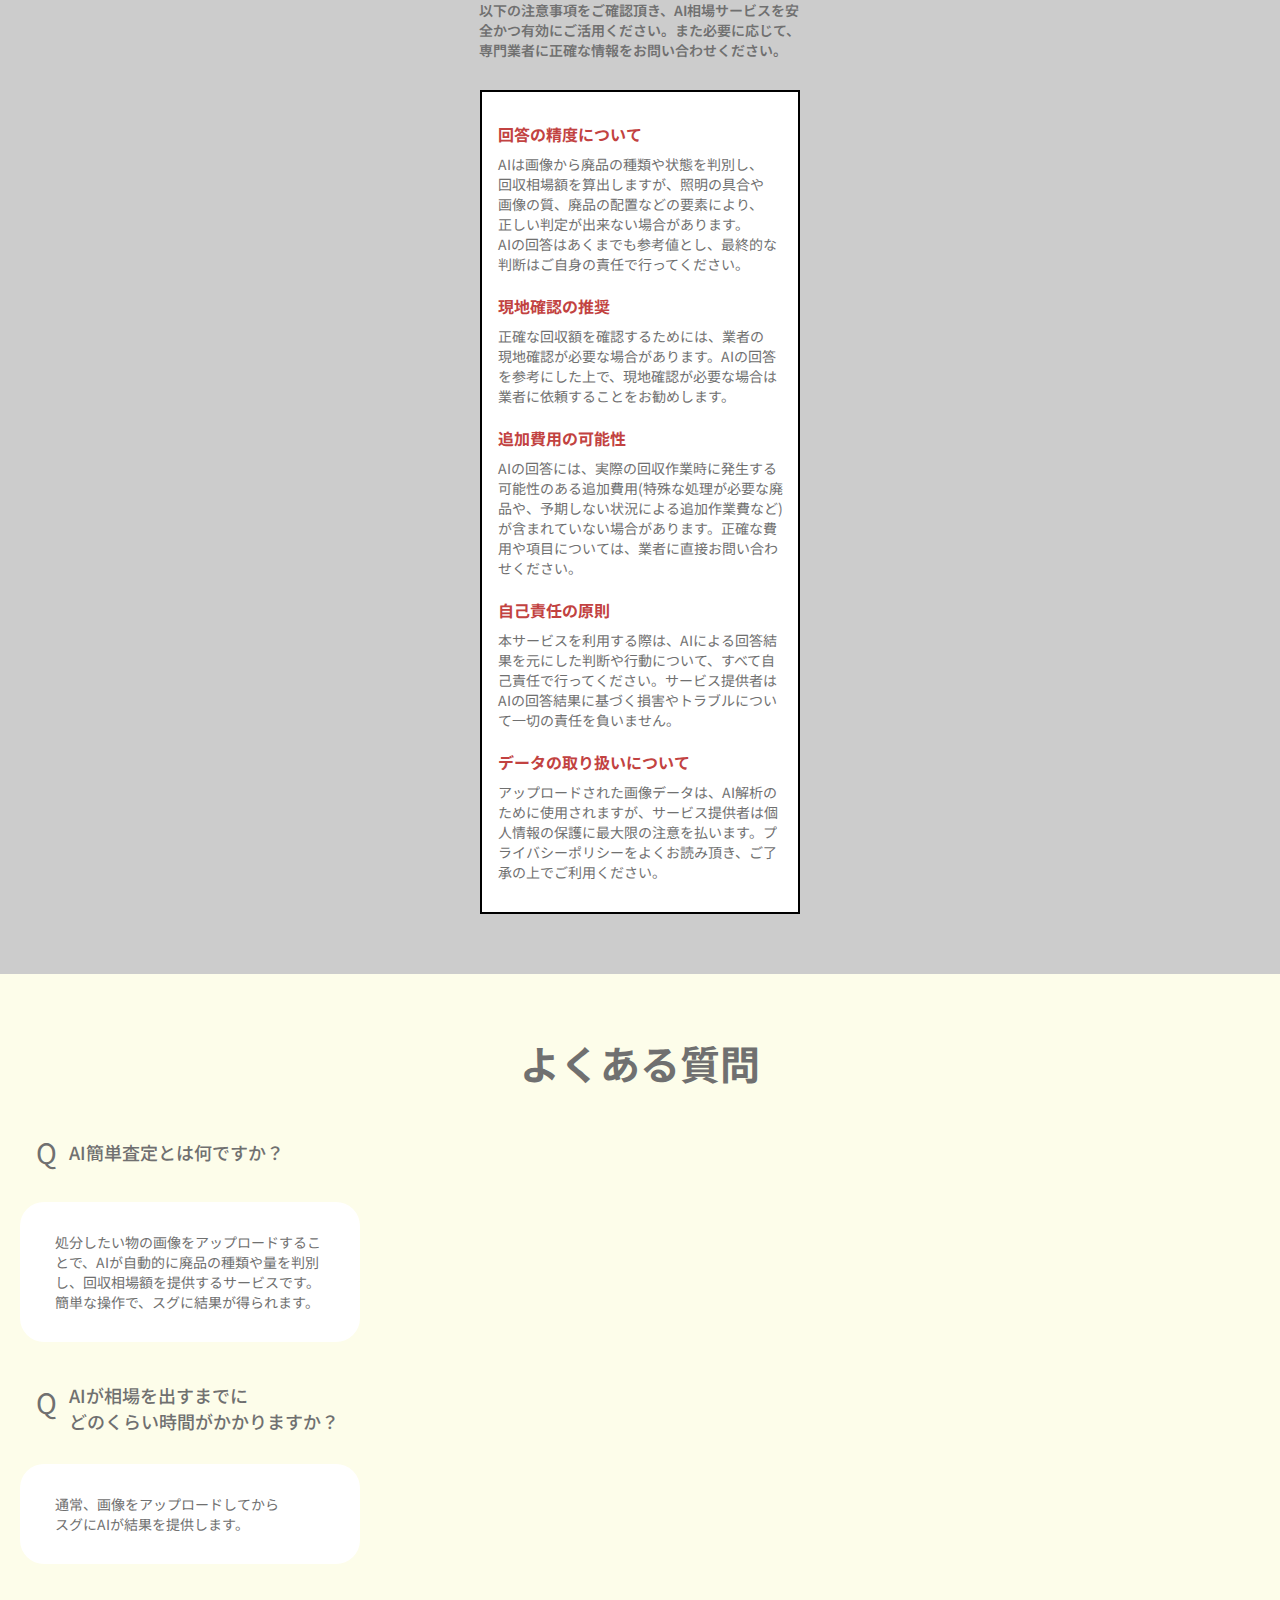
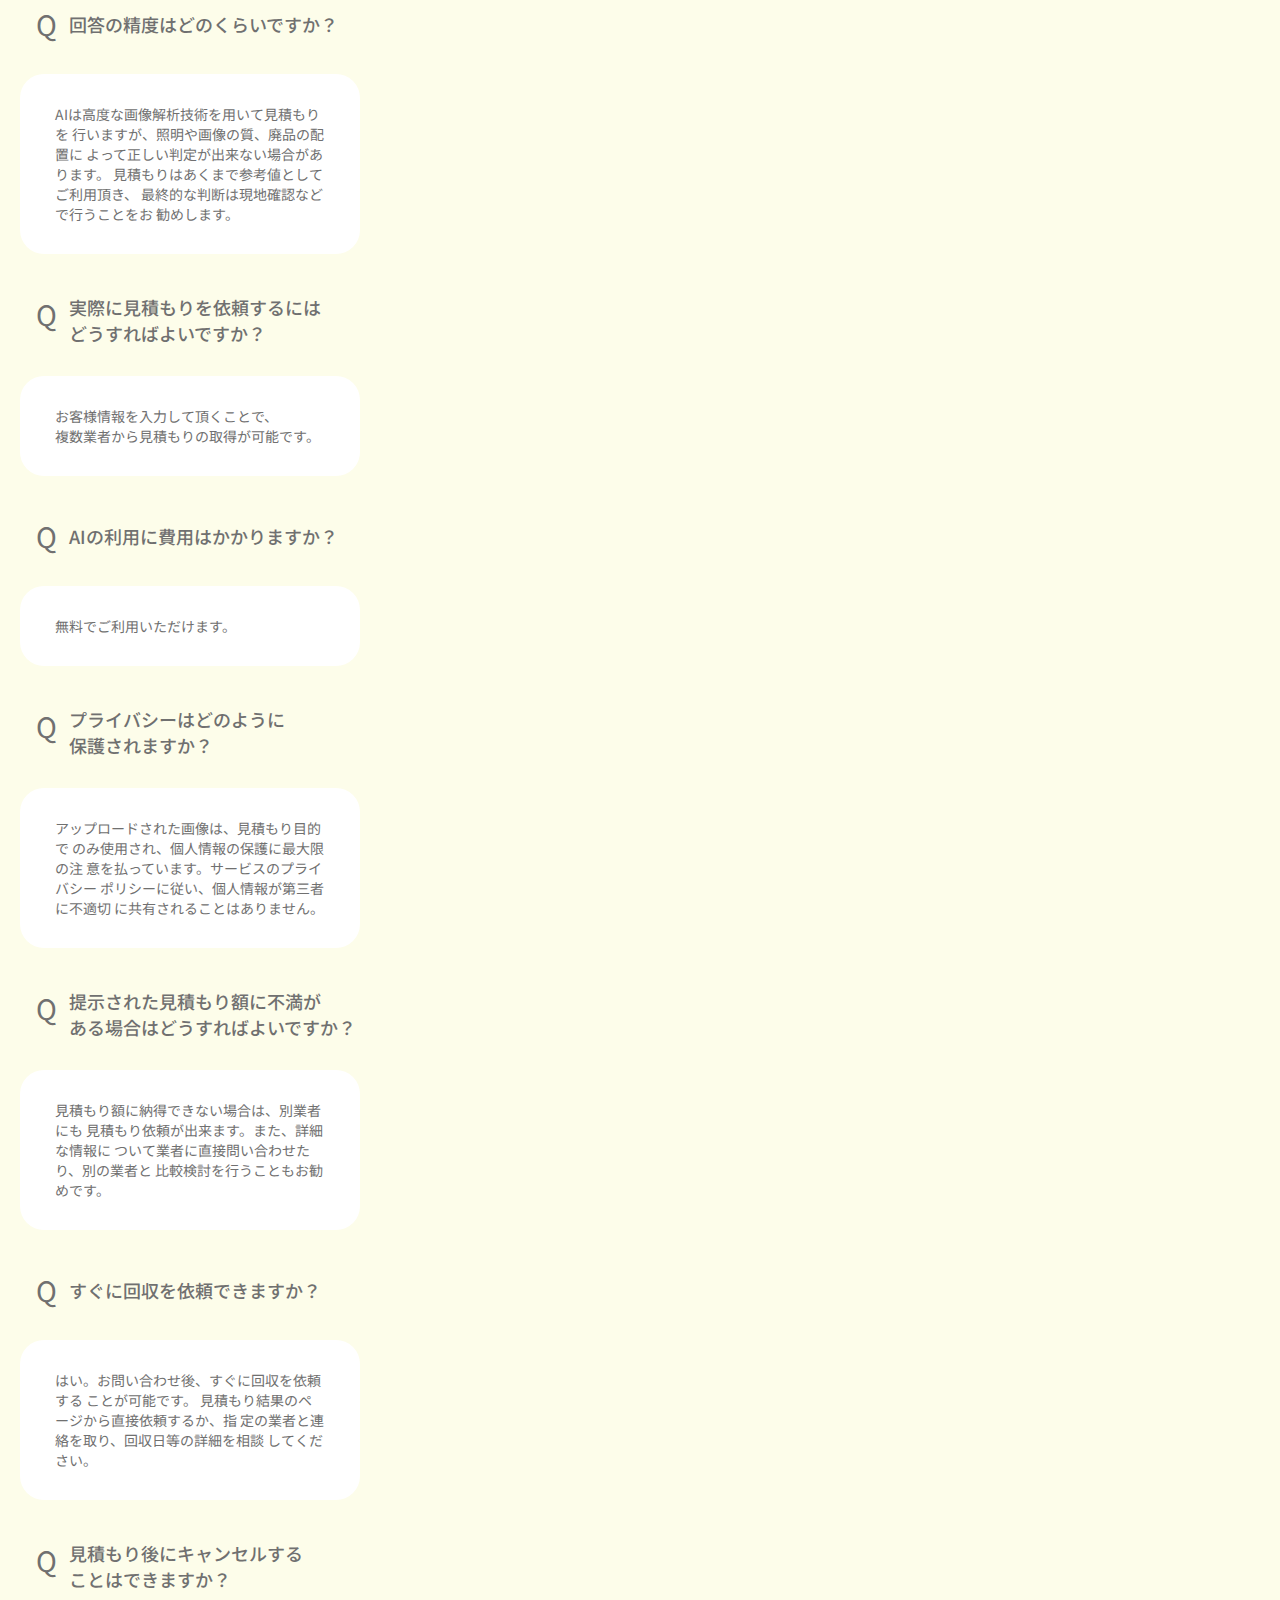
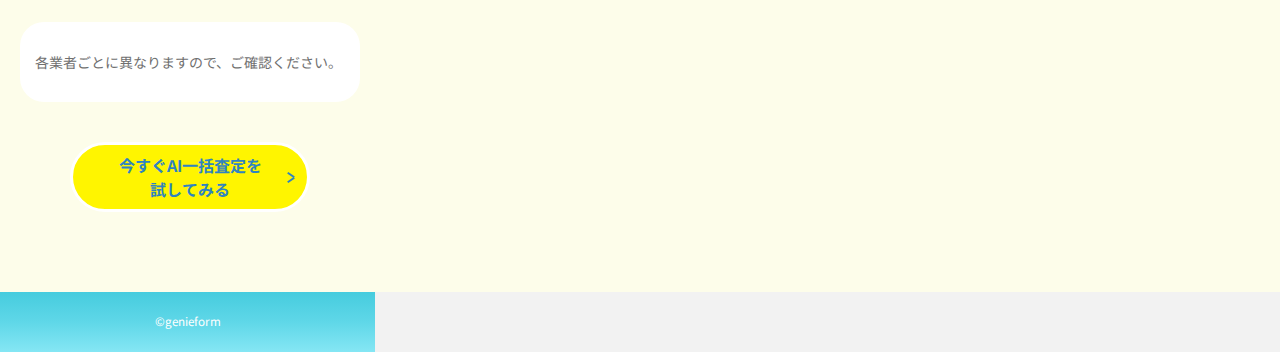
==== commit de6b89a1: "編集しました" ====
--- a/src/index.html
+++ b/src/index.html
@@ -117,7 +117,7 @@
           <img src="img/rec_3.png" alt="" class="rec_img" />
         </div>
         <p class="rec_desc">
-          とりあえず、いくら<br />
+          とりあえず、いくらlllllllllS<br />
           かかるか知りたい
         </p>
       </div>
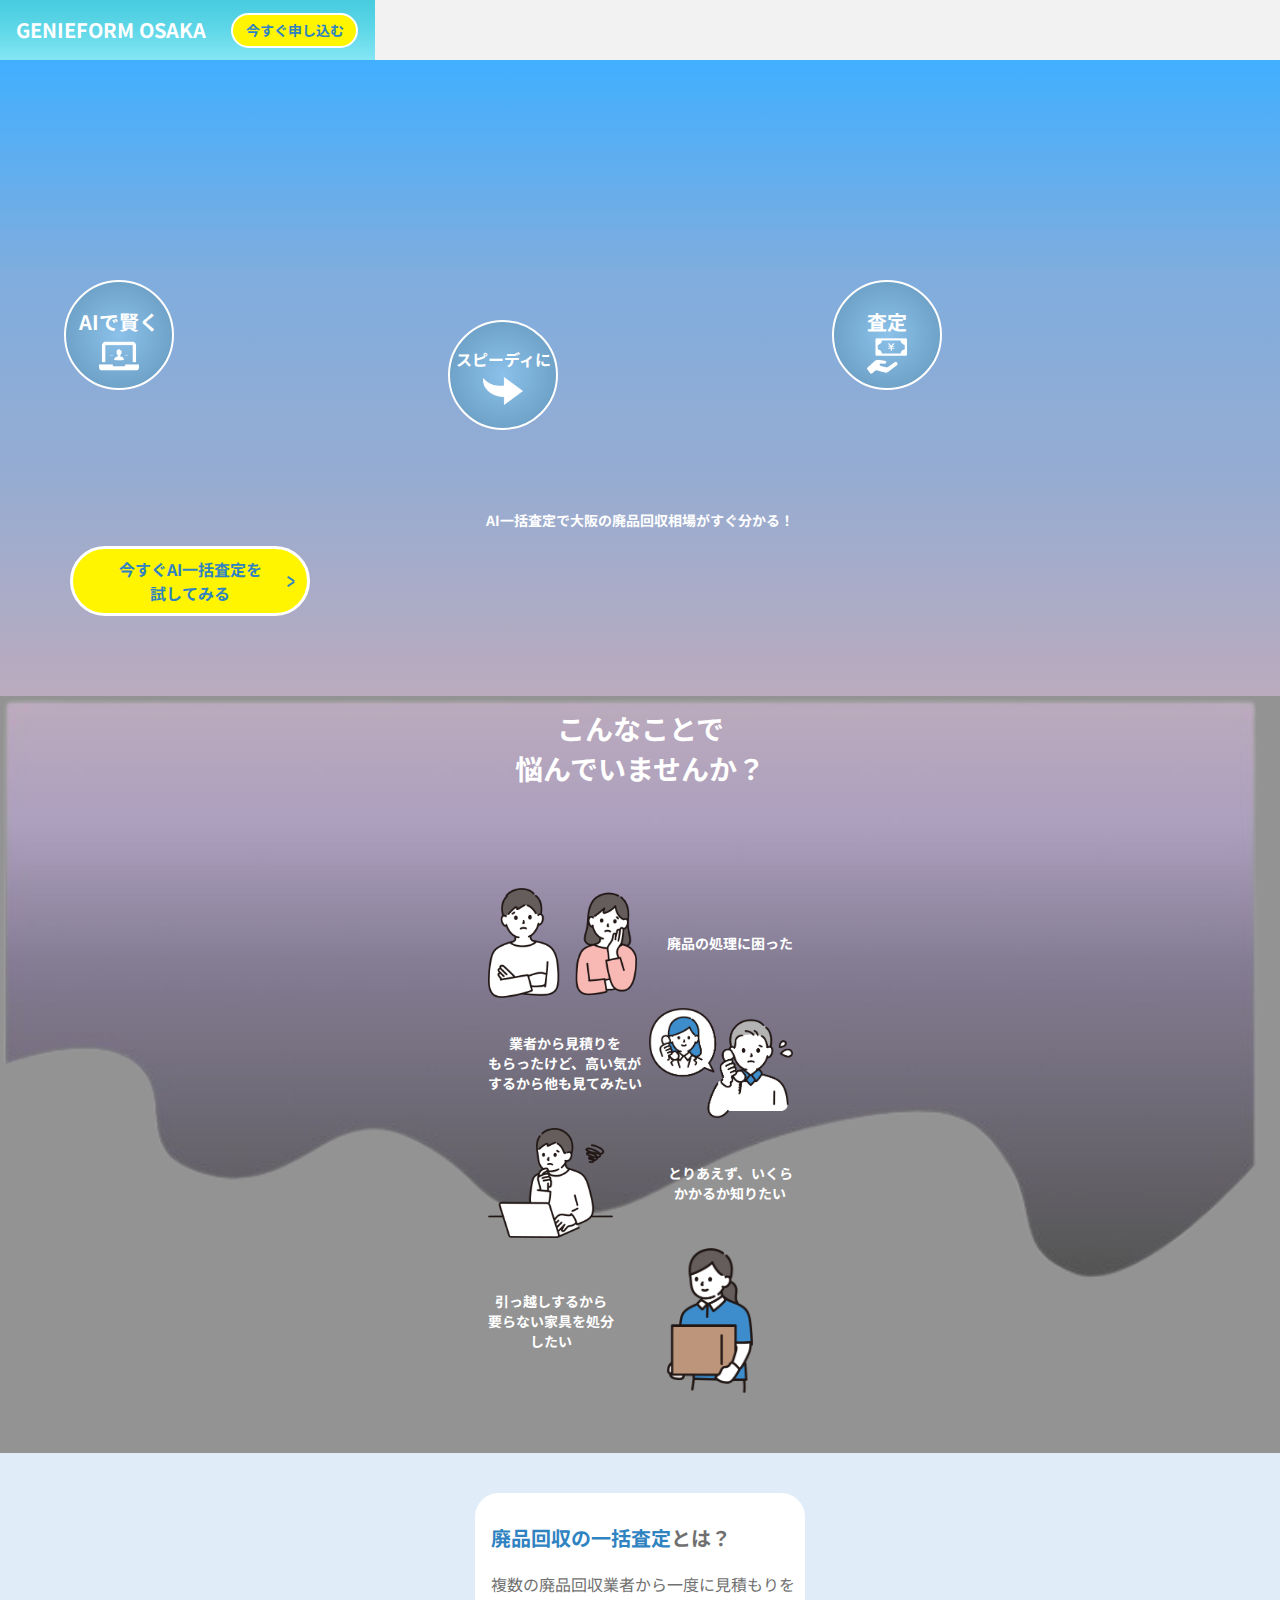
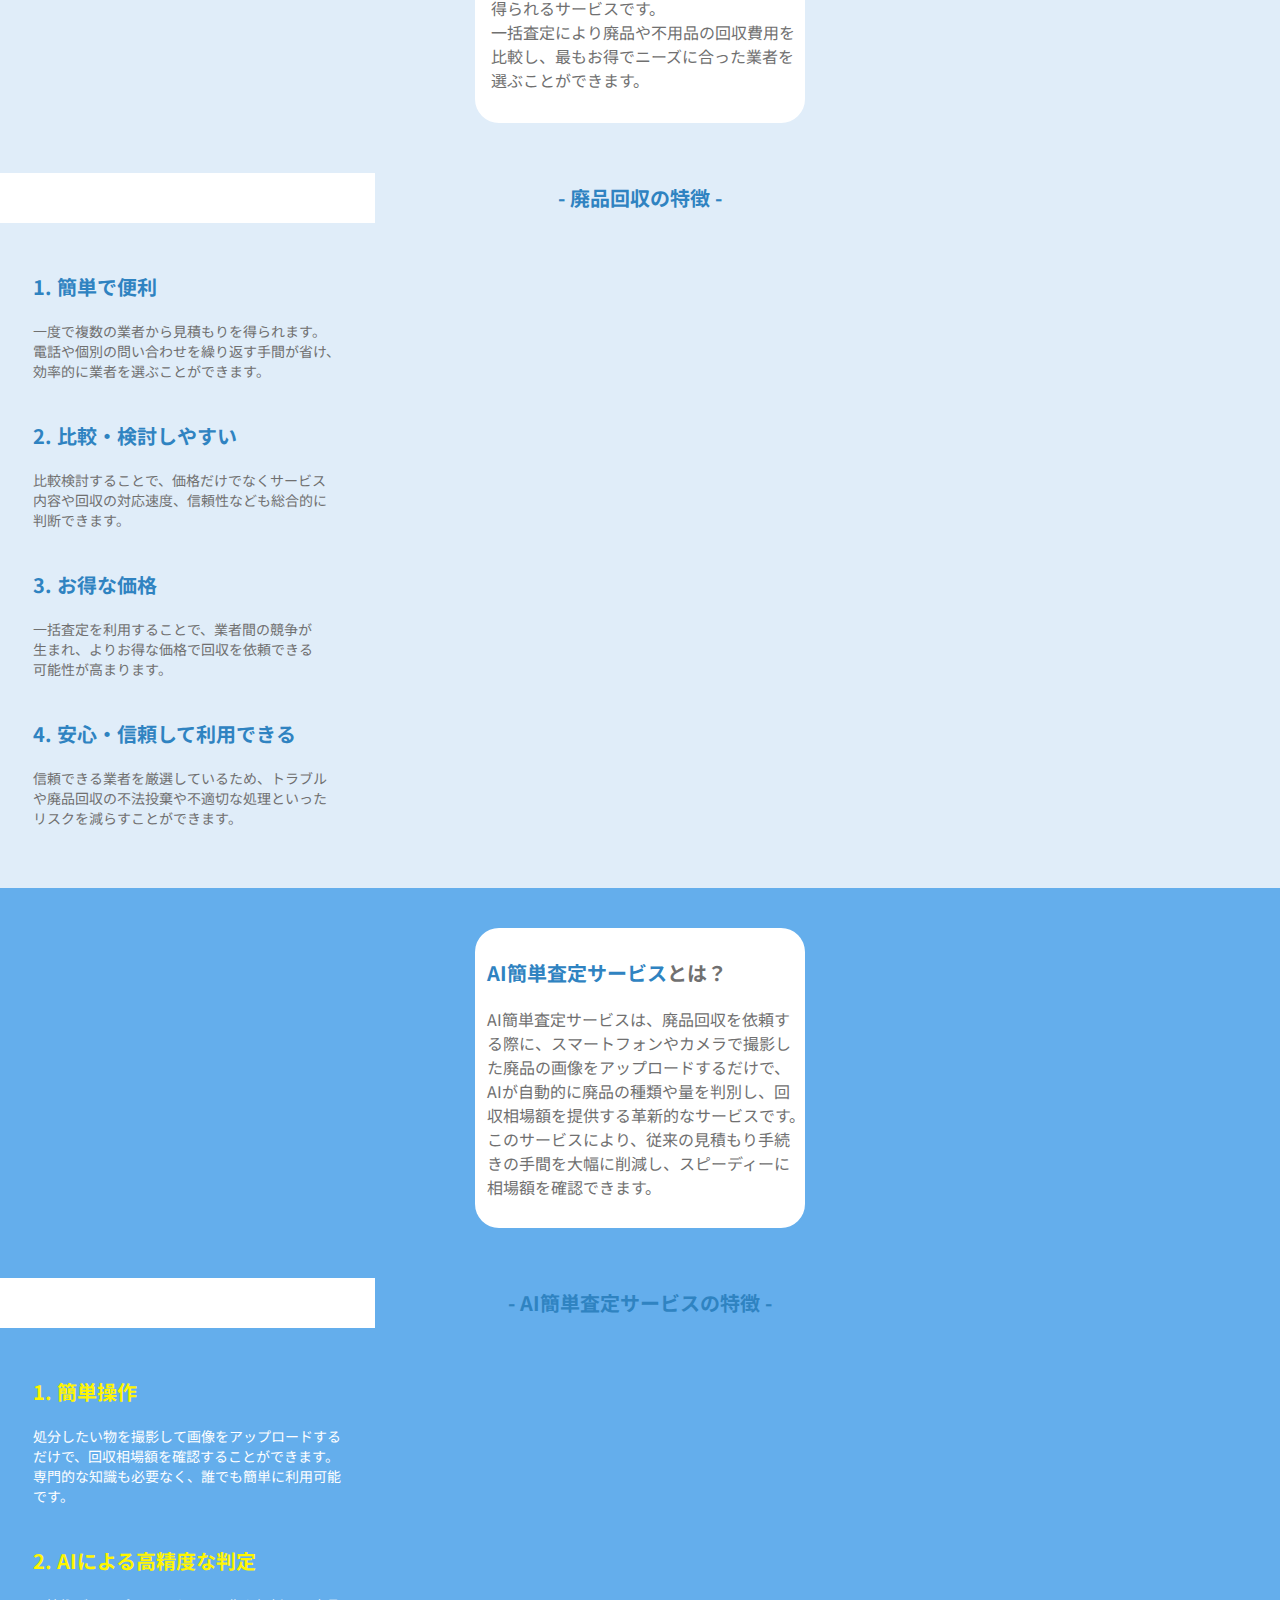
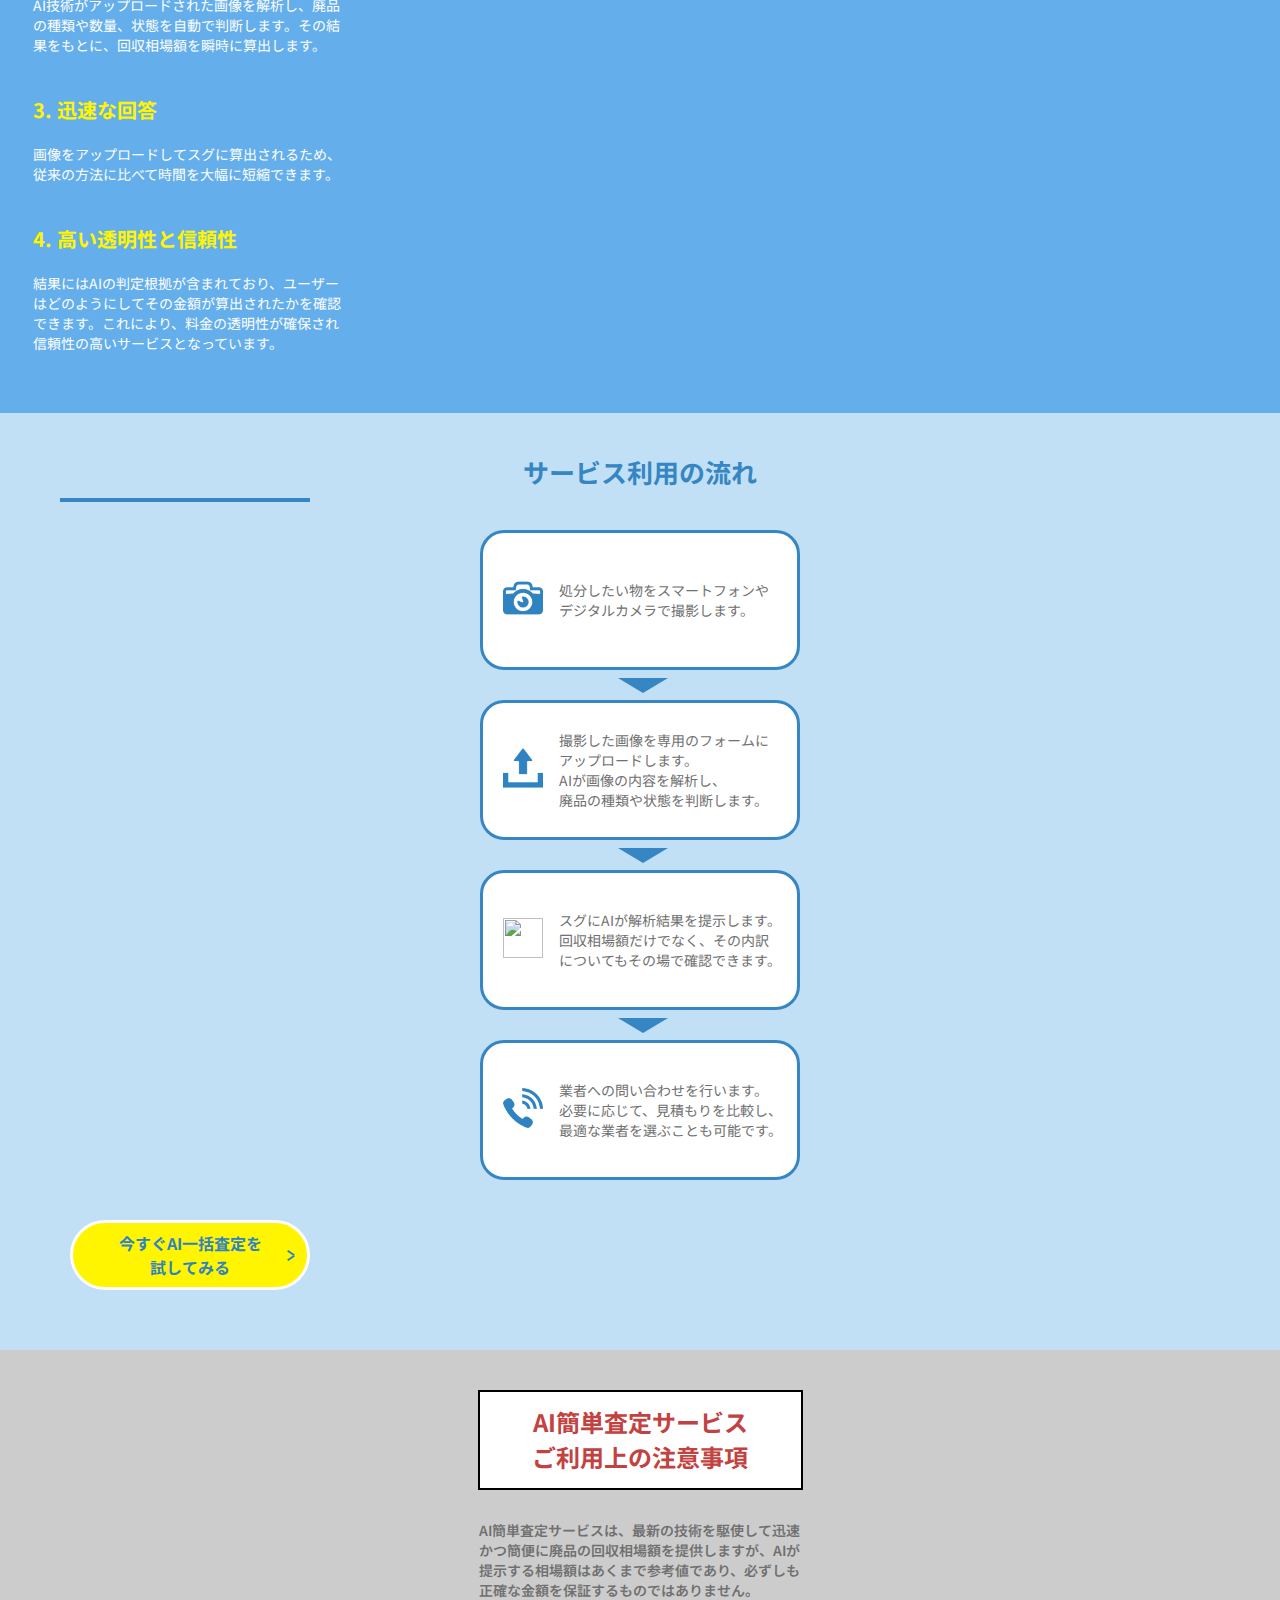
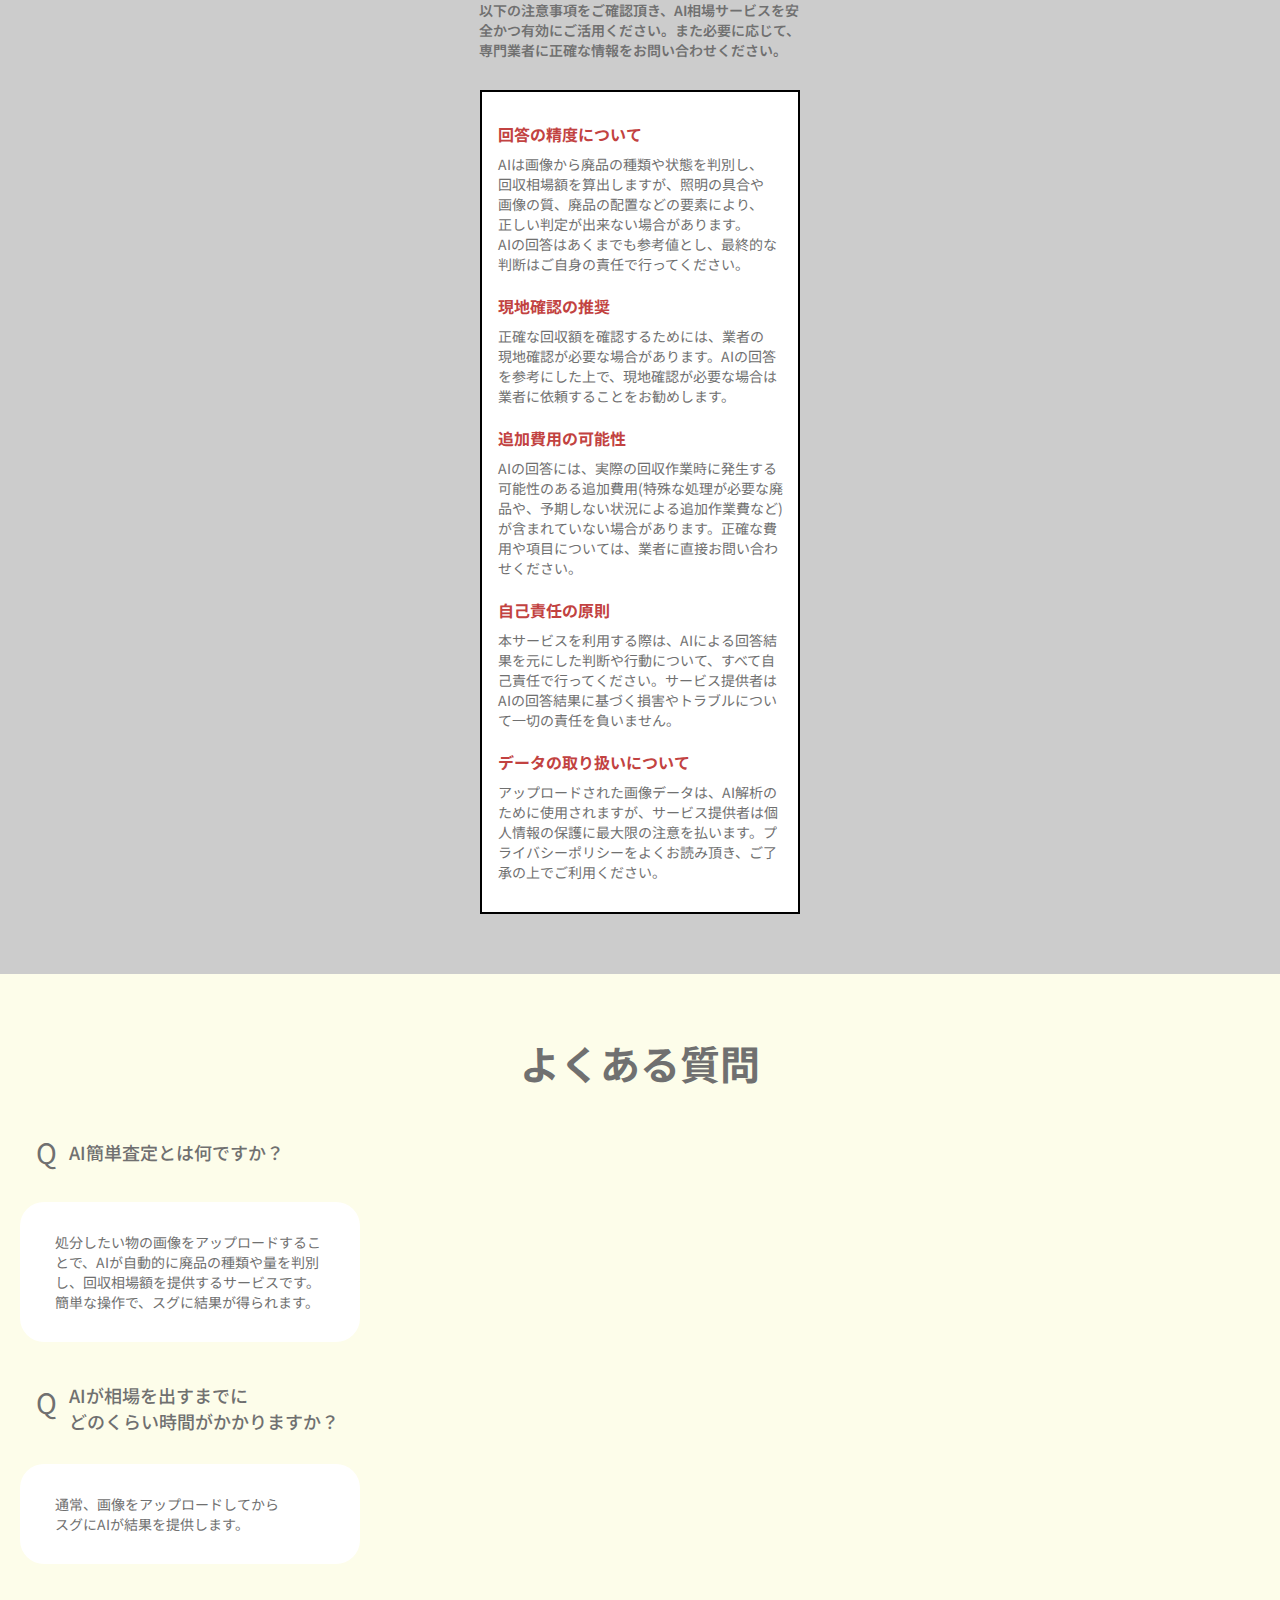
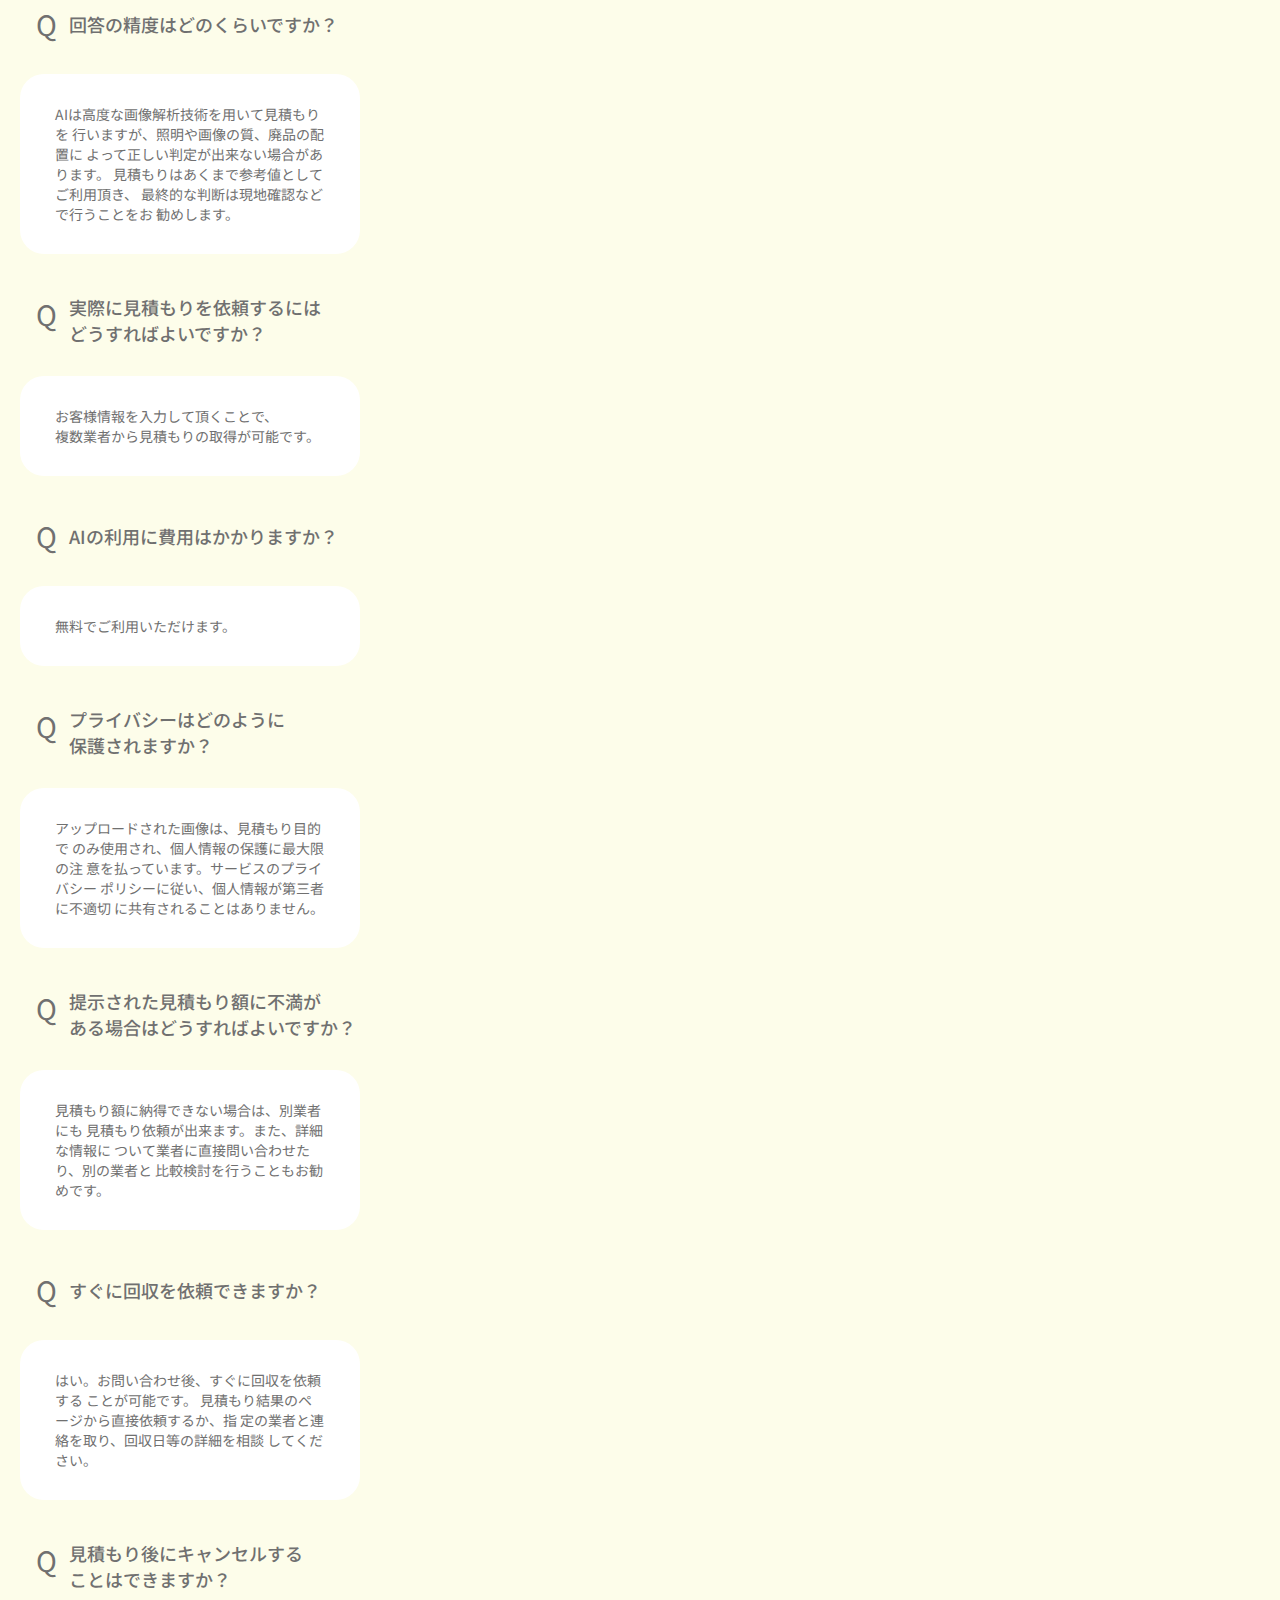
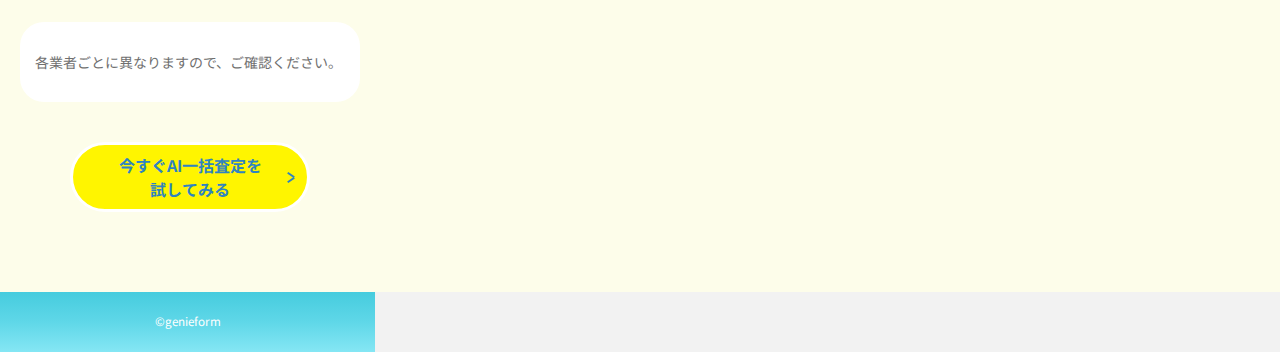
==== commit ec371d33: "画像名変更" ====
--- a/src/index.html
+++ b/src/index.html
@@ -117,7 +117,7 @@
           <img src="img/rec_3.png" alt="" class="rec_img" />
         </div>
         <p class="rec_desc">
-          とりあえず、いくらlllllllllS<br />
+          とりあえず、いくら<br />
           かかるか知りたい
         </p>
       </div>
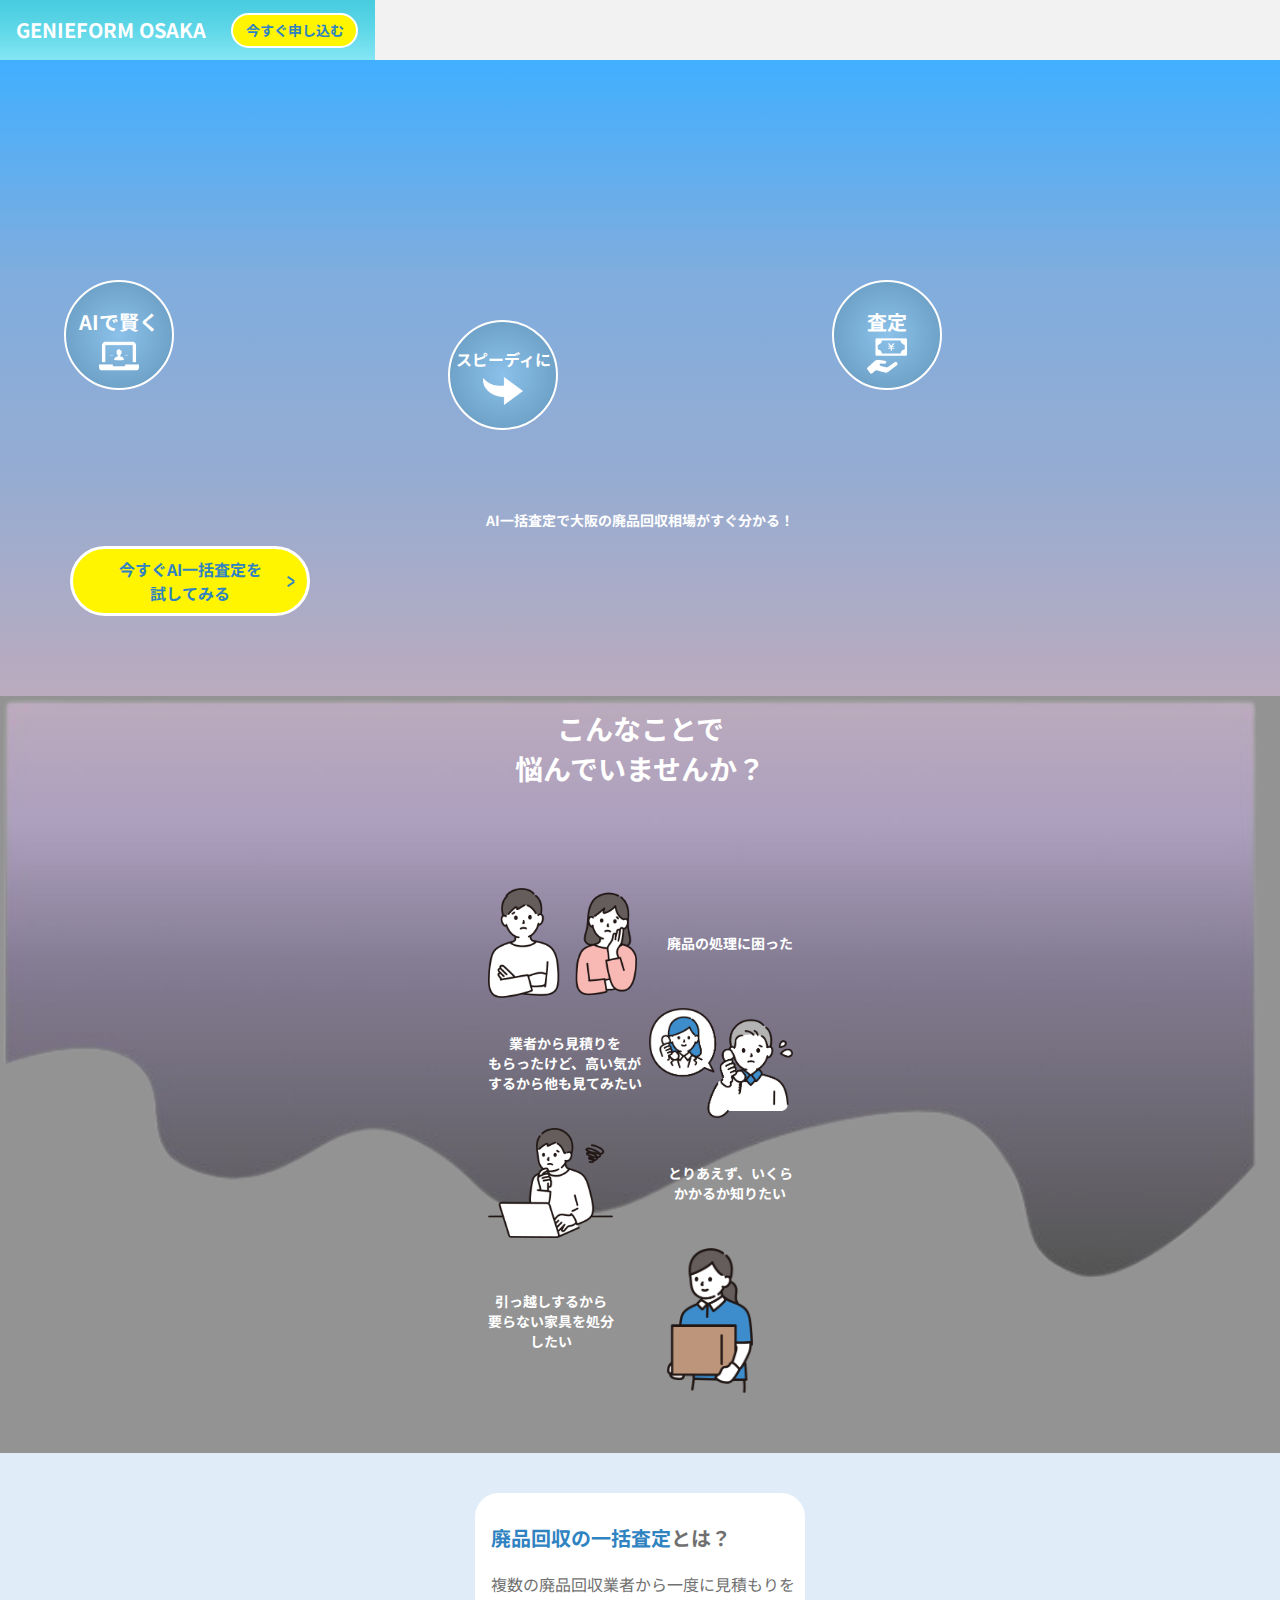
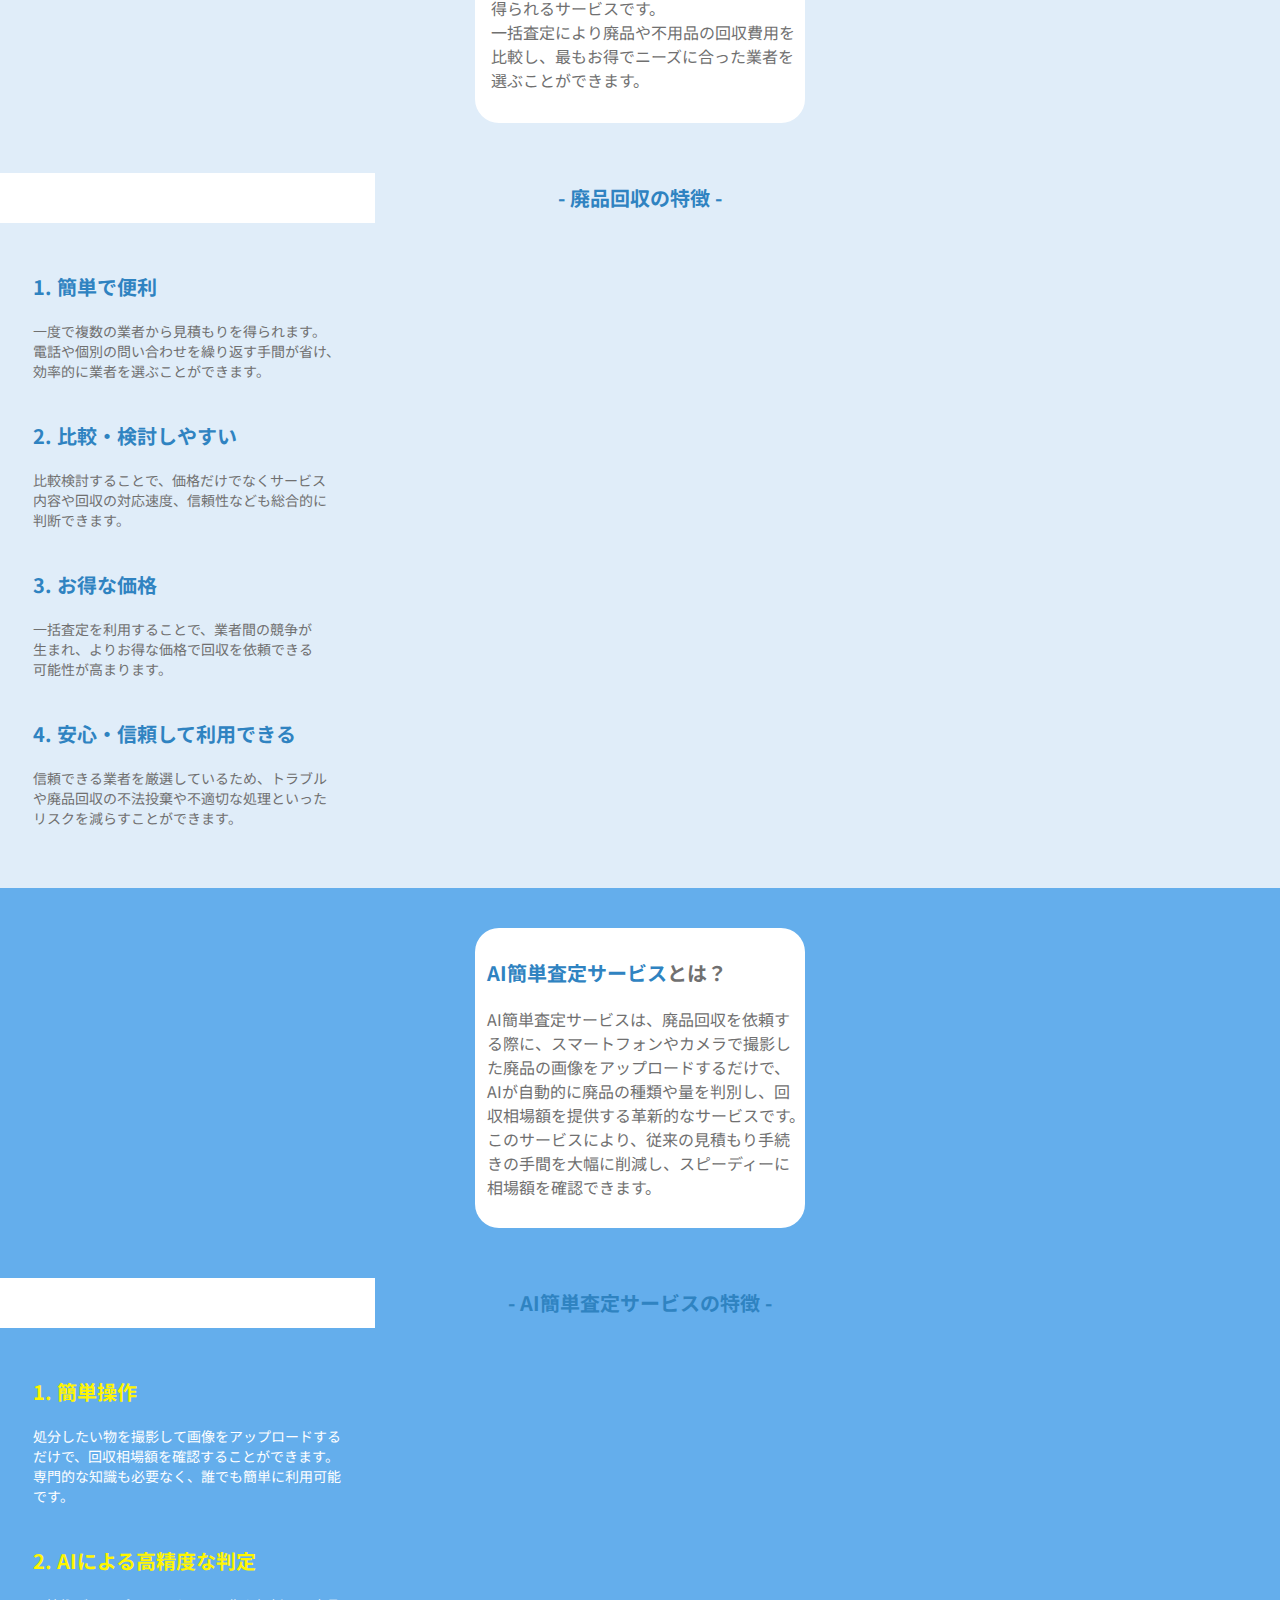
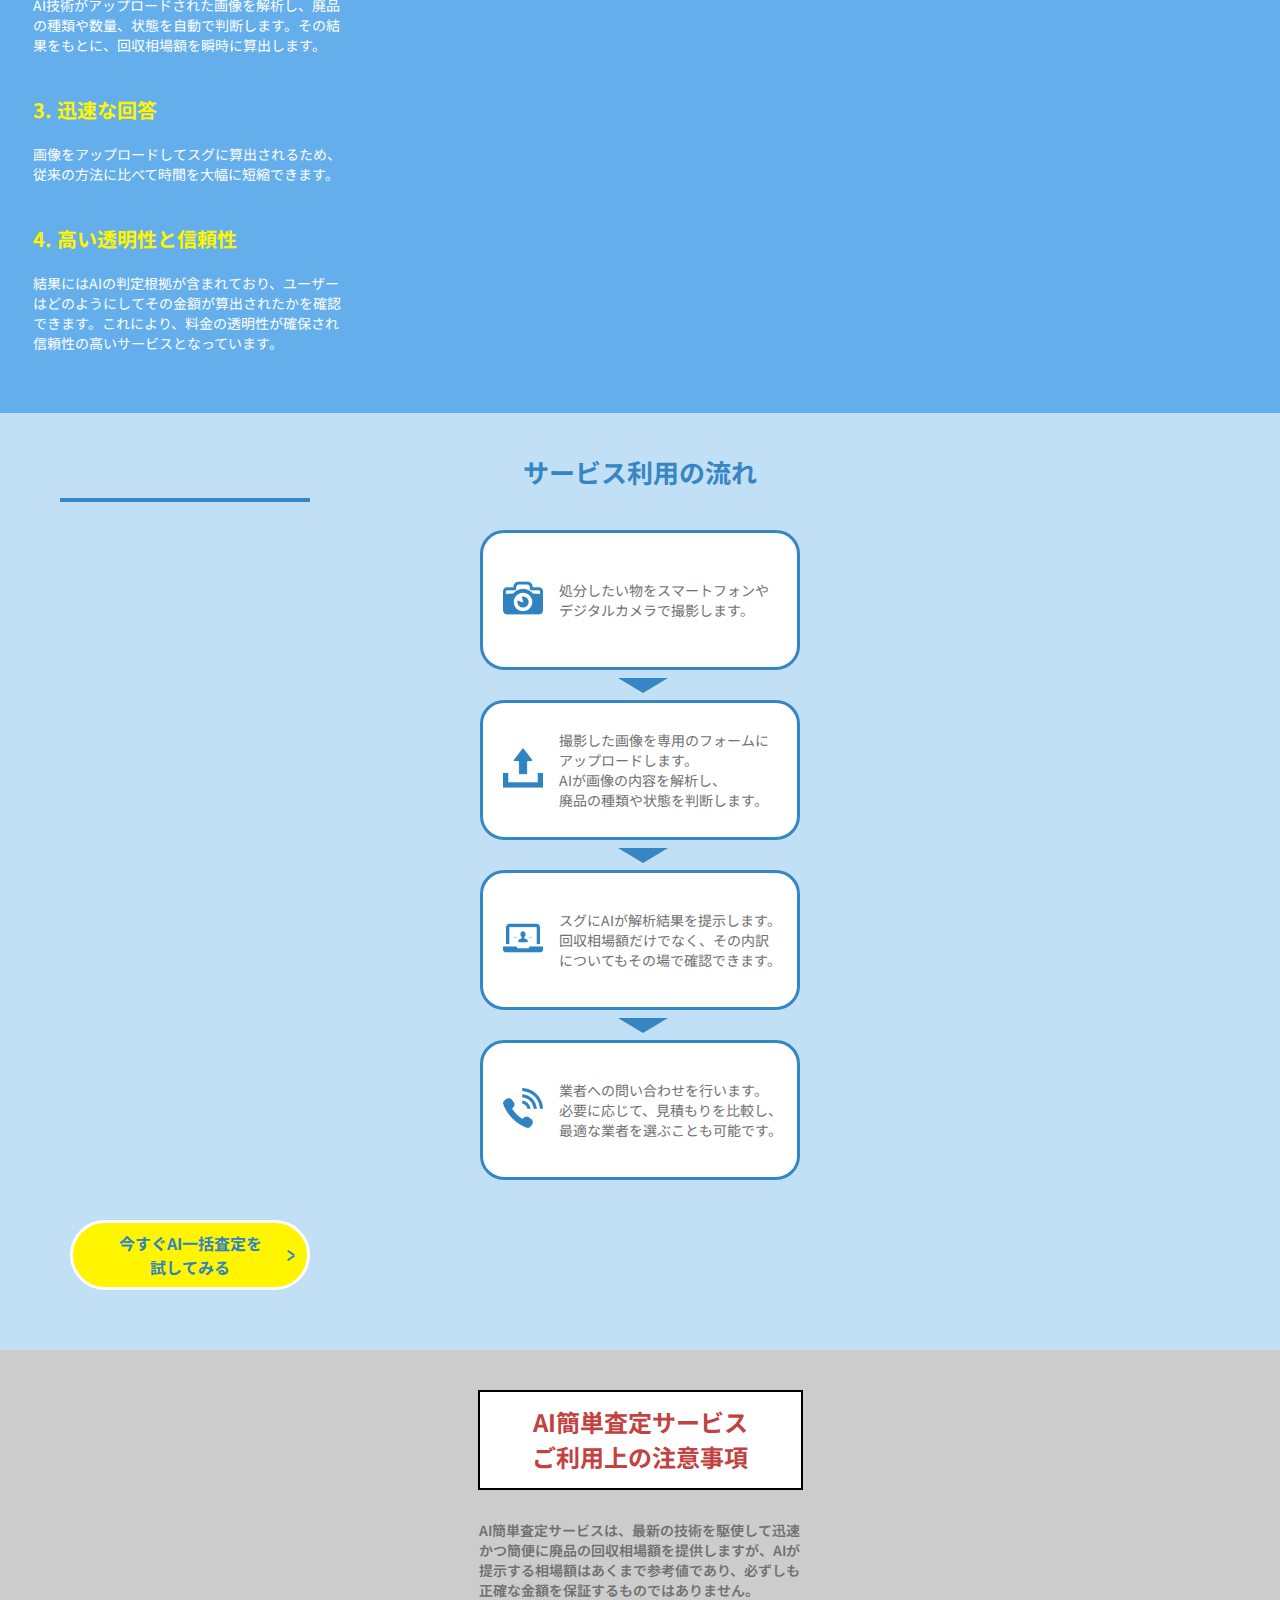
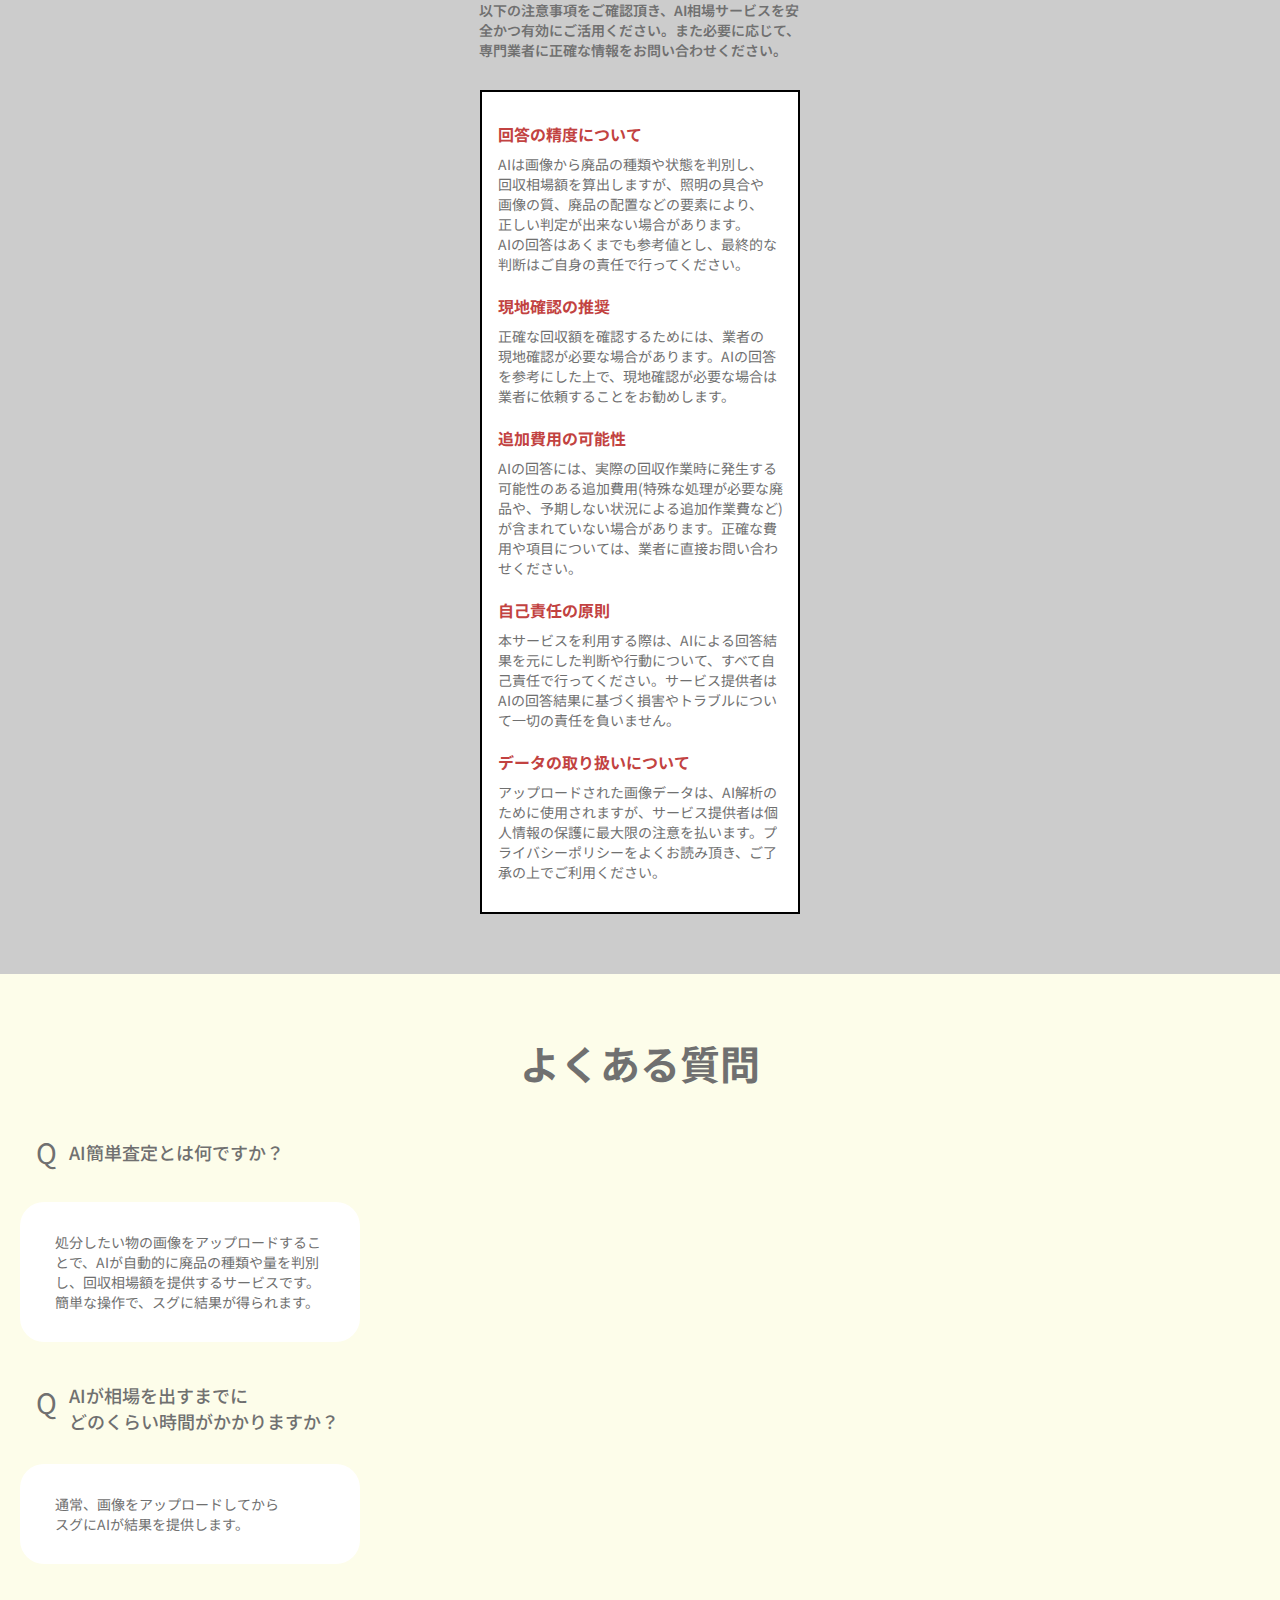
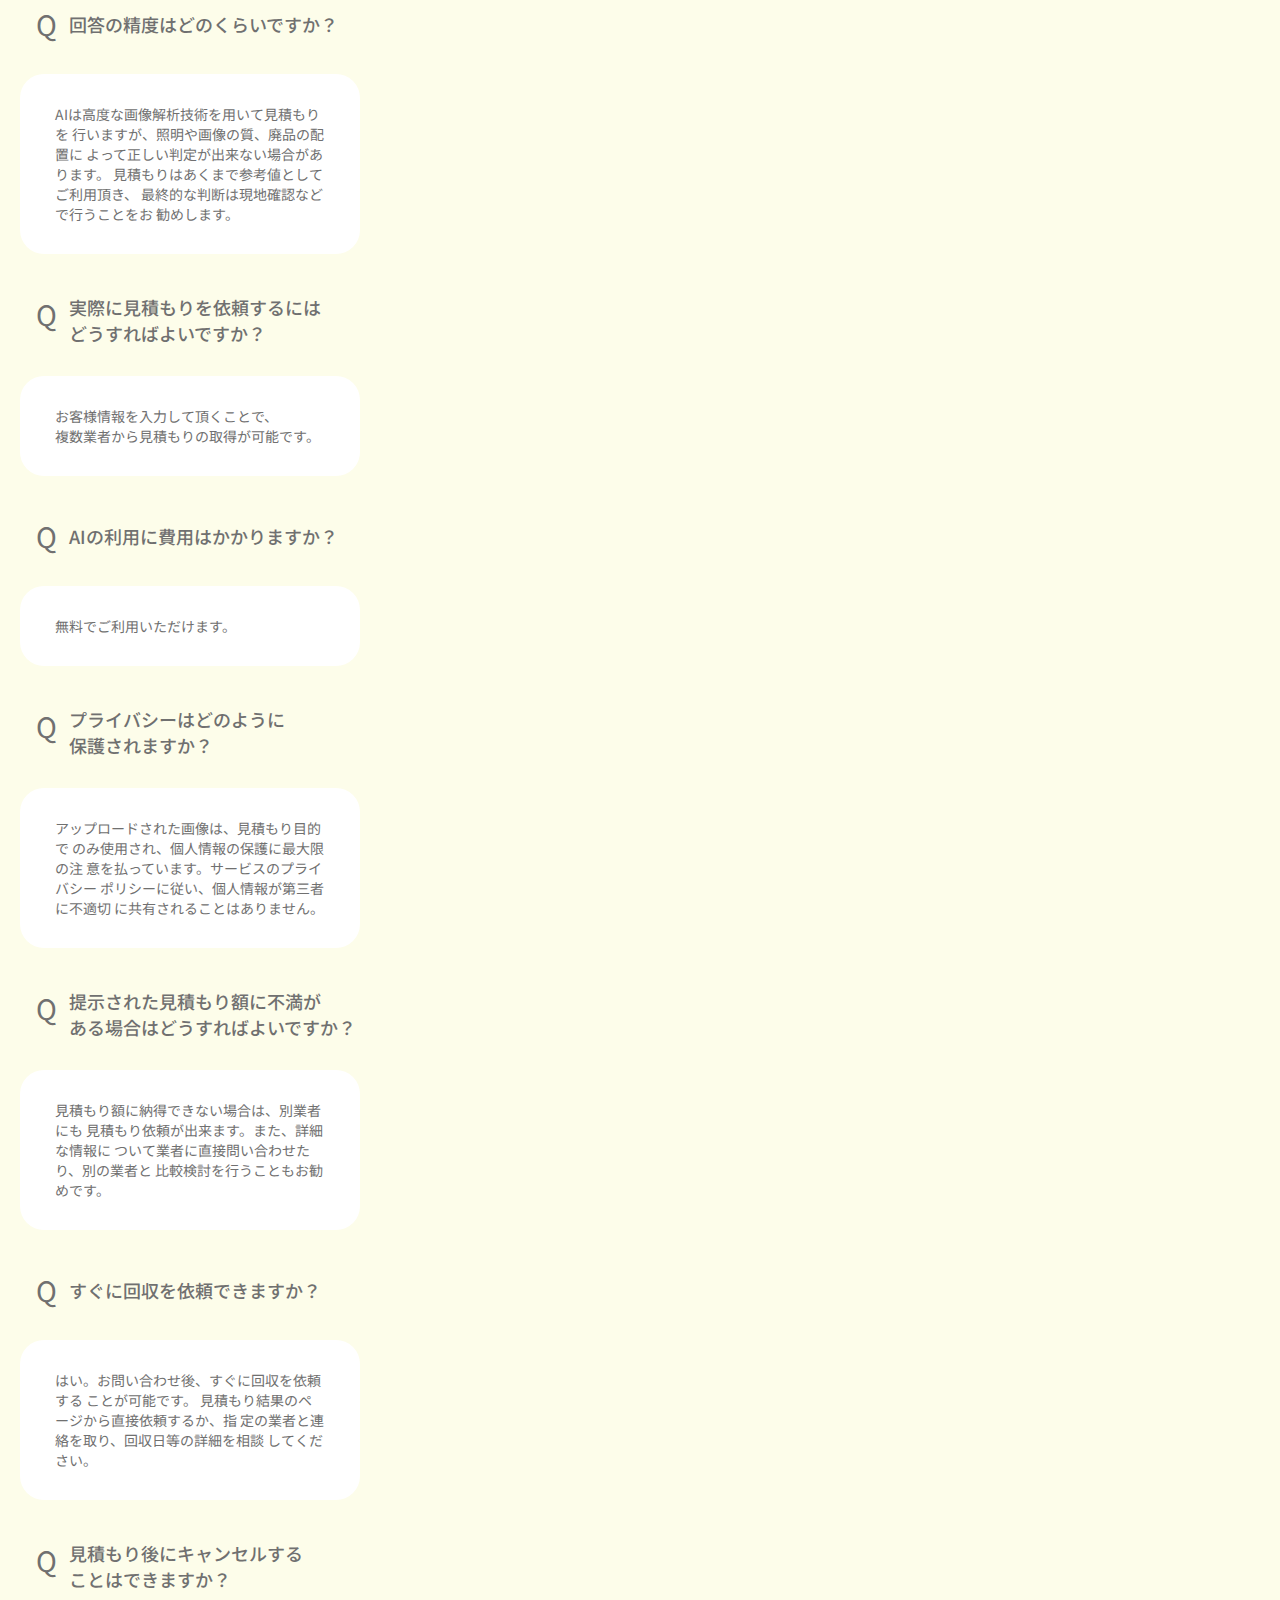
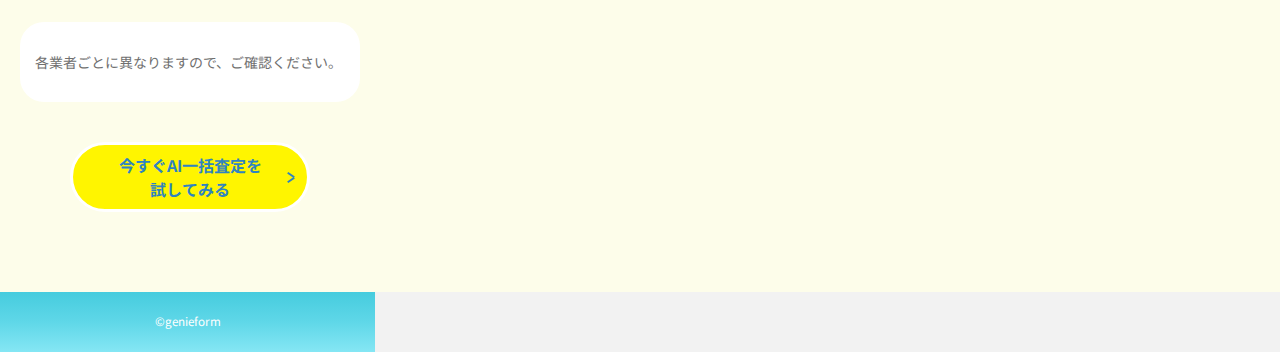
==== commit b408023c: "画像追加" ====
--- a/src/index.html
+++ b/src/index.html
@@ -42,33 +42,21 @@
           <div class="kv_merit kv_merit1">
             <p class="kv_merit-desc">AIで賢く</p>
             <div class="kv_meriticon-wrapper">
-              <img
-                src="img/PCでのログイン画面のアイコン素材 2.png"
-                alt=""
-                class="kv_meriticon"
-              />
+              <img src="img/kv_1.png" alt="" class="kv_meriticon" />
             </div>
           </div>
 
           <div class="kv_merit kv_merit2">
             <p class="kv_merit-desc kv_merit-desc2">スピーディに</p>
             <div class="kv_meriticon-wrapper">
-              <img
-                src="img/矢印のアイコン素材 (右向き).png"
-                alt=""
-                class="kv_meriticon"
-              />
+              <img src="img/kv_2.png" alt="" class="kv_meriticon" />
             </div>
           </div>
 
           <div class="kv_merit kv_merit3">
             <p class="kv_merit-desc">査定</p>
             <div class="kv_meriticon-wrapper">
-              <img
-                src="img/お金の受け取り、支払いの無料アイコン素材.png"
-                alt=""
-                class="kv_meriticon"
-              />
+              <img src="img/kv_3.png" alt="" class="kv_meriticon" />
             </div>
           </div>
         </div>
@@ -228,11 +216,7 @@
 
       <div class="flow_content">
         <div class="flow_img-wrapper">
-          <img
-            src="img/カメラの無料アイコン素材 7.png"
-            alt=""
-            class="flow_img"
-          />
+          <img src="img/flow_1.png" alt="" class="flow_img" />
         </div>
         <p class="flow_desc">
           処分したい物をスマートフォンや デジタルカメラで撮影します。
@@ -241,11 +225,7 @@
 
       <div class="flow_content">
         <div class="flow_img-wrapper">
-          <img
-            src="img/アップロードのアイコン素材.png"
-            alt=""
-            class="flow_img"
-          />
+          <img src="img/flow_2.png" alt="" class="flow_img" />
         </div>
         <p class="flow_desc">
           撮影した画像を専用のフォームに アップロードします。<br />
@@ -256,11 +236,7 @@
 
       <div class="flow_content">
         <div class="flow_img-wrapper">
-          <img
-            src="img/PCでのログイン画面のアイコン素材 2のコピー.png"
-            alt=""
-            class="flow_img"
-          />
+          <img src="img/flow_3.png" alt="" class="flow_img" />
         </div>
         <p class="flow_desc">
           スグにAIが解析結果を提示します。 回収相場額だけでなく、その内訳
@@ -270,11 +246,7 @@
 
       <div class="flow_content flow_content4">
         <div class="flow_img-wrapper">
-          <img
-            src="img/電話の発信、コールの無料アイコン 1.png"
-            alt=""
-            class="flow_img"
-          />
+          <img src="img/flow_4.png" alt="" class="flow_img" />
         </div>
         <p class="flow_desc">
           業者への問い合わせを行います。 必要に応じて、見積もりを比較し、
--- a/src/css/style.css
+++ b/src/css/style.css
@@ -15,7 +15,6 @@
   background: #f2f2f2;
   font-family: "Noto Sans JP", sans-serif;
   font-size: 14px;
-  overflow: hidden;
 }
 
 /*----- header -----*/
